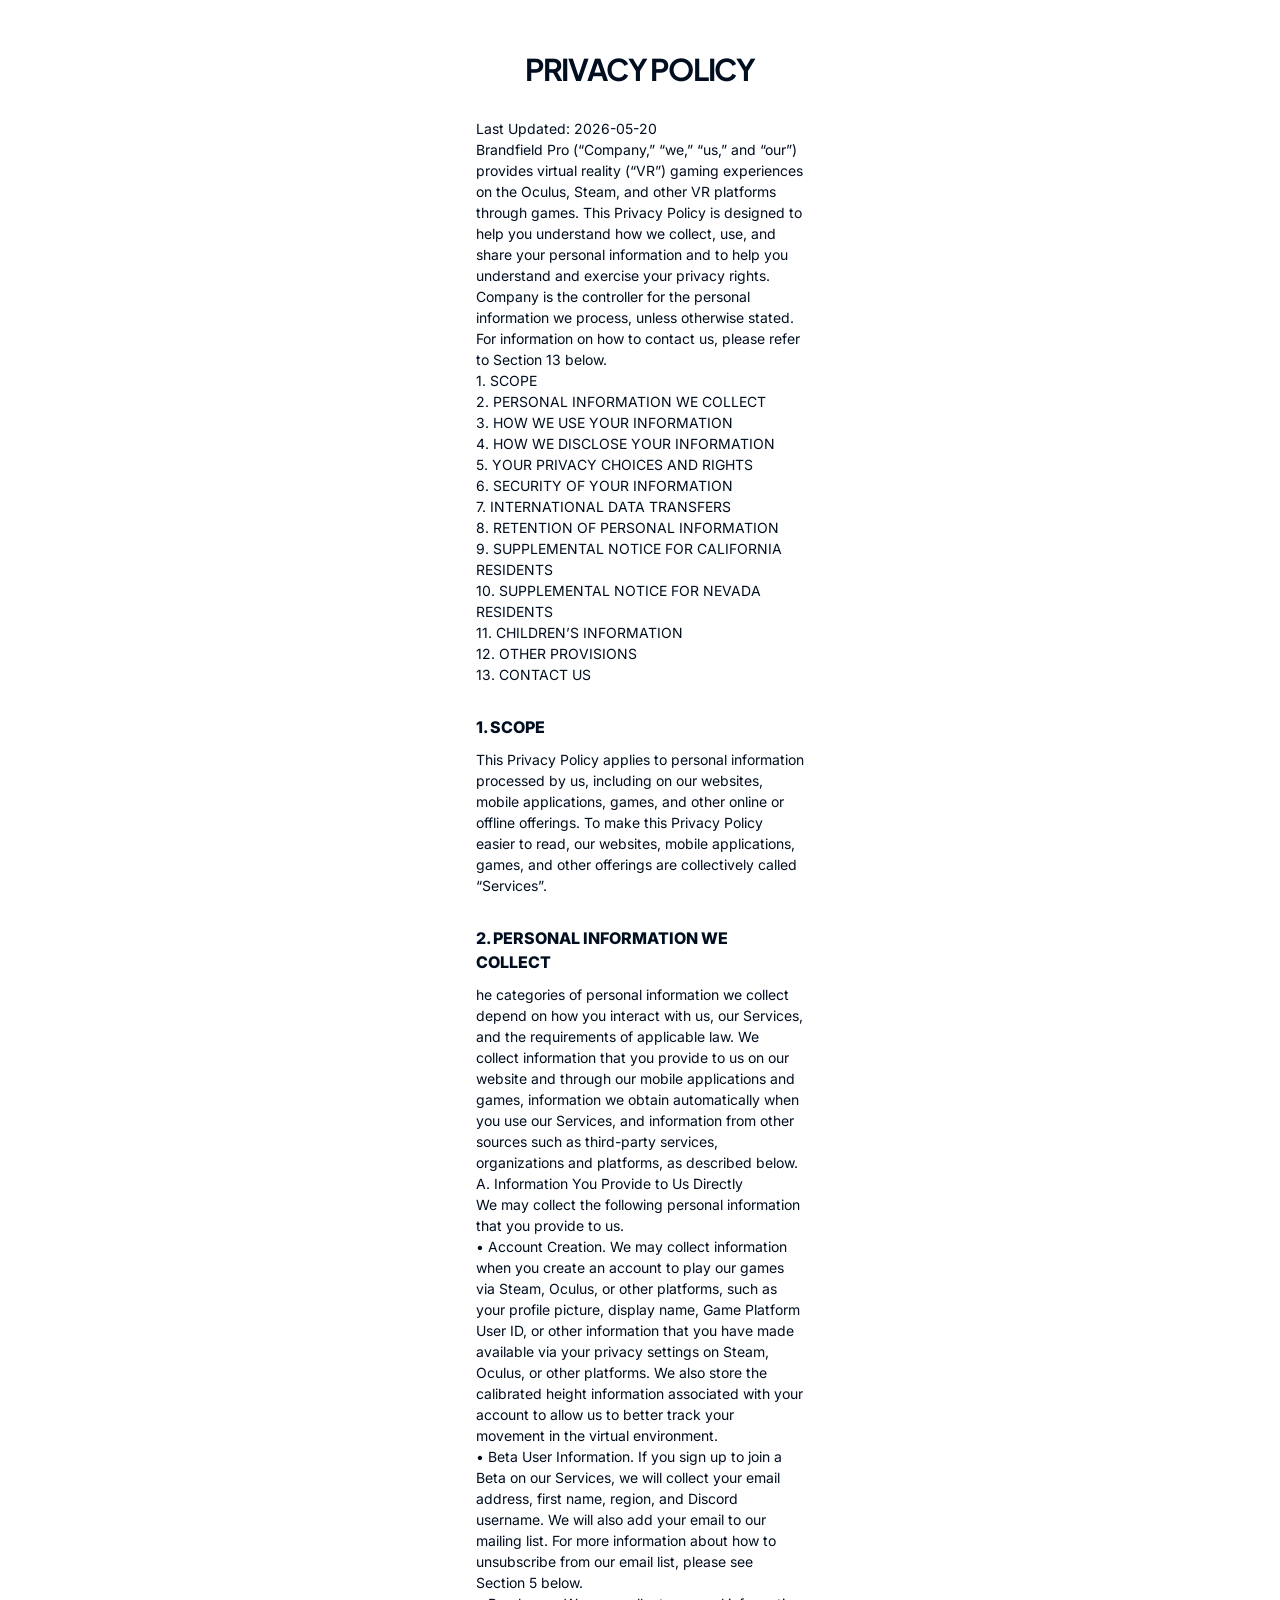
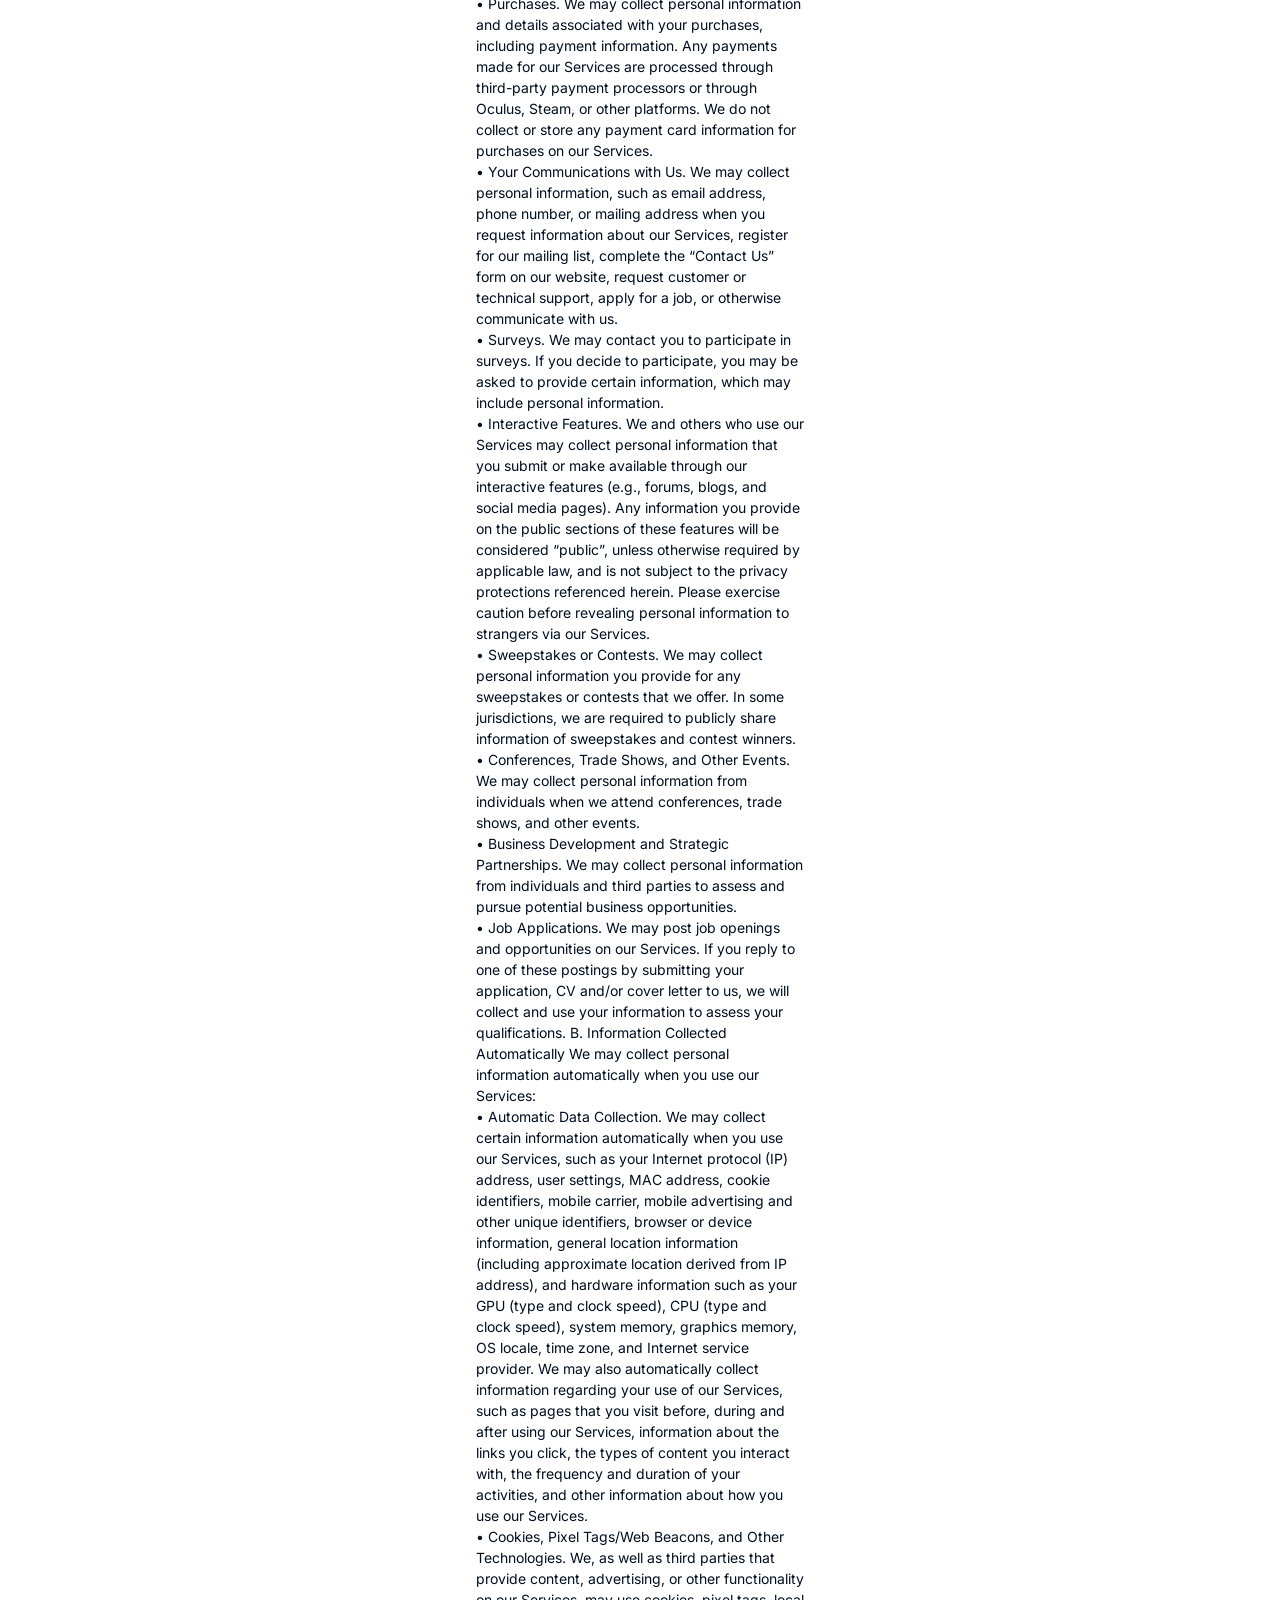
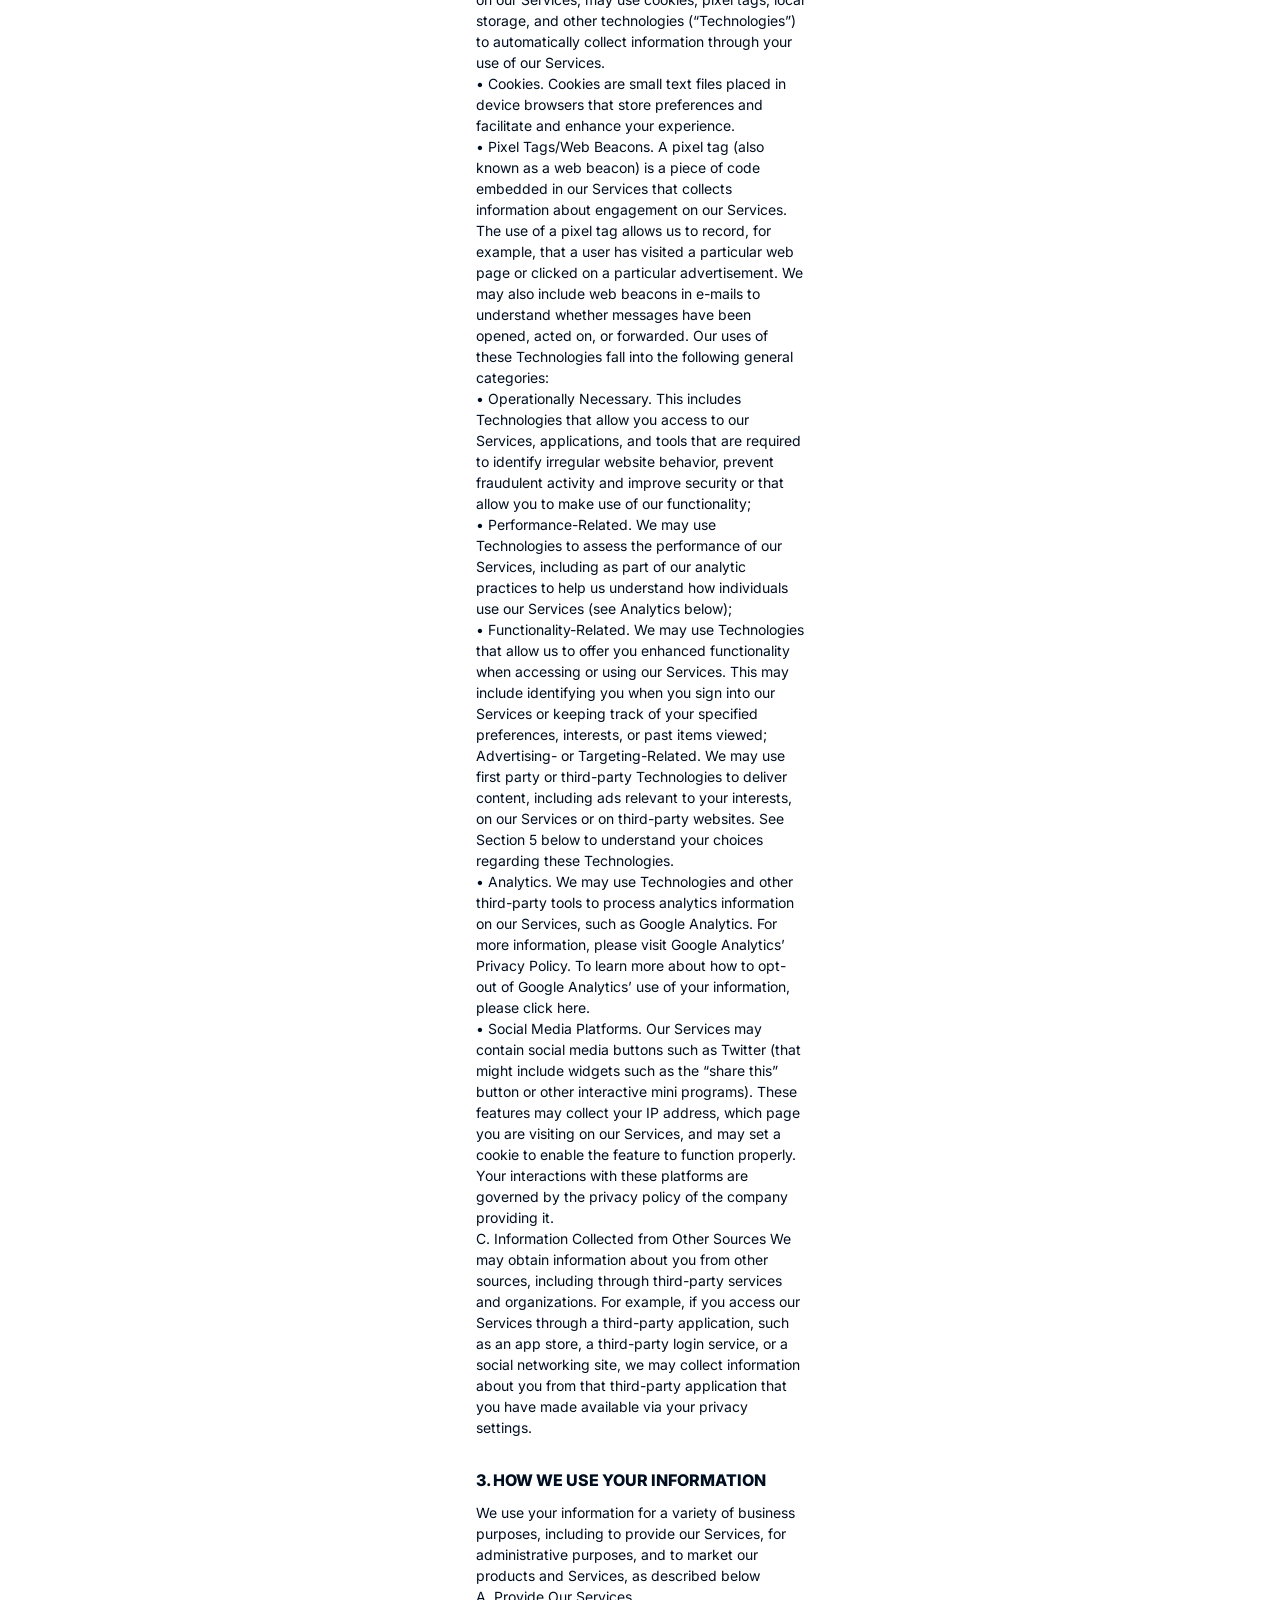
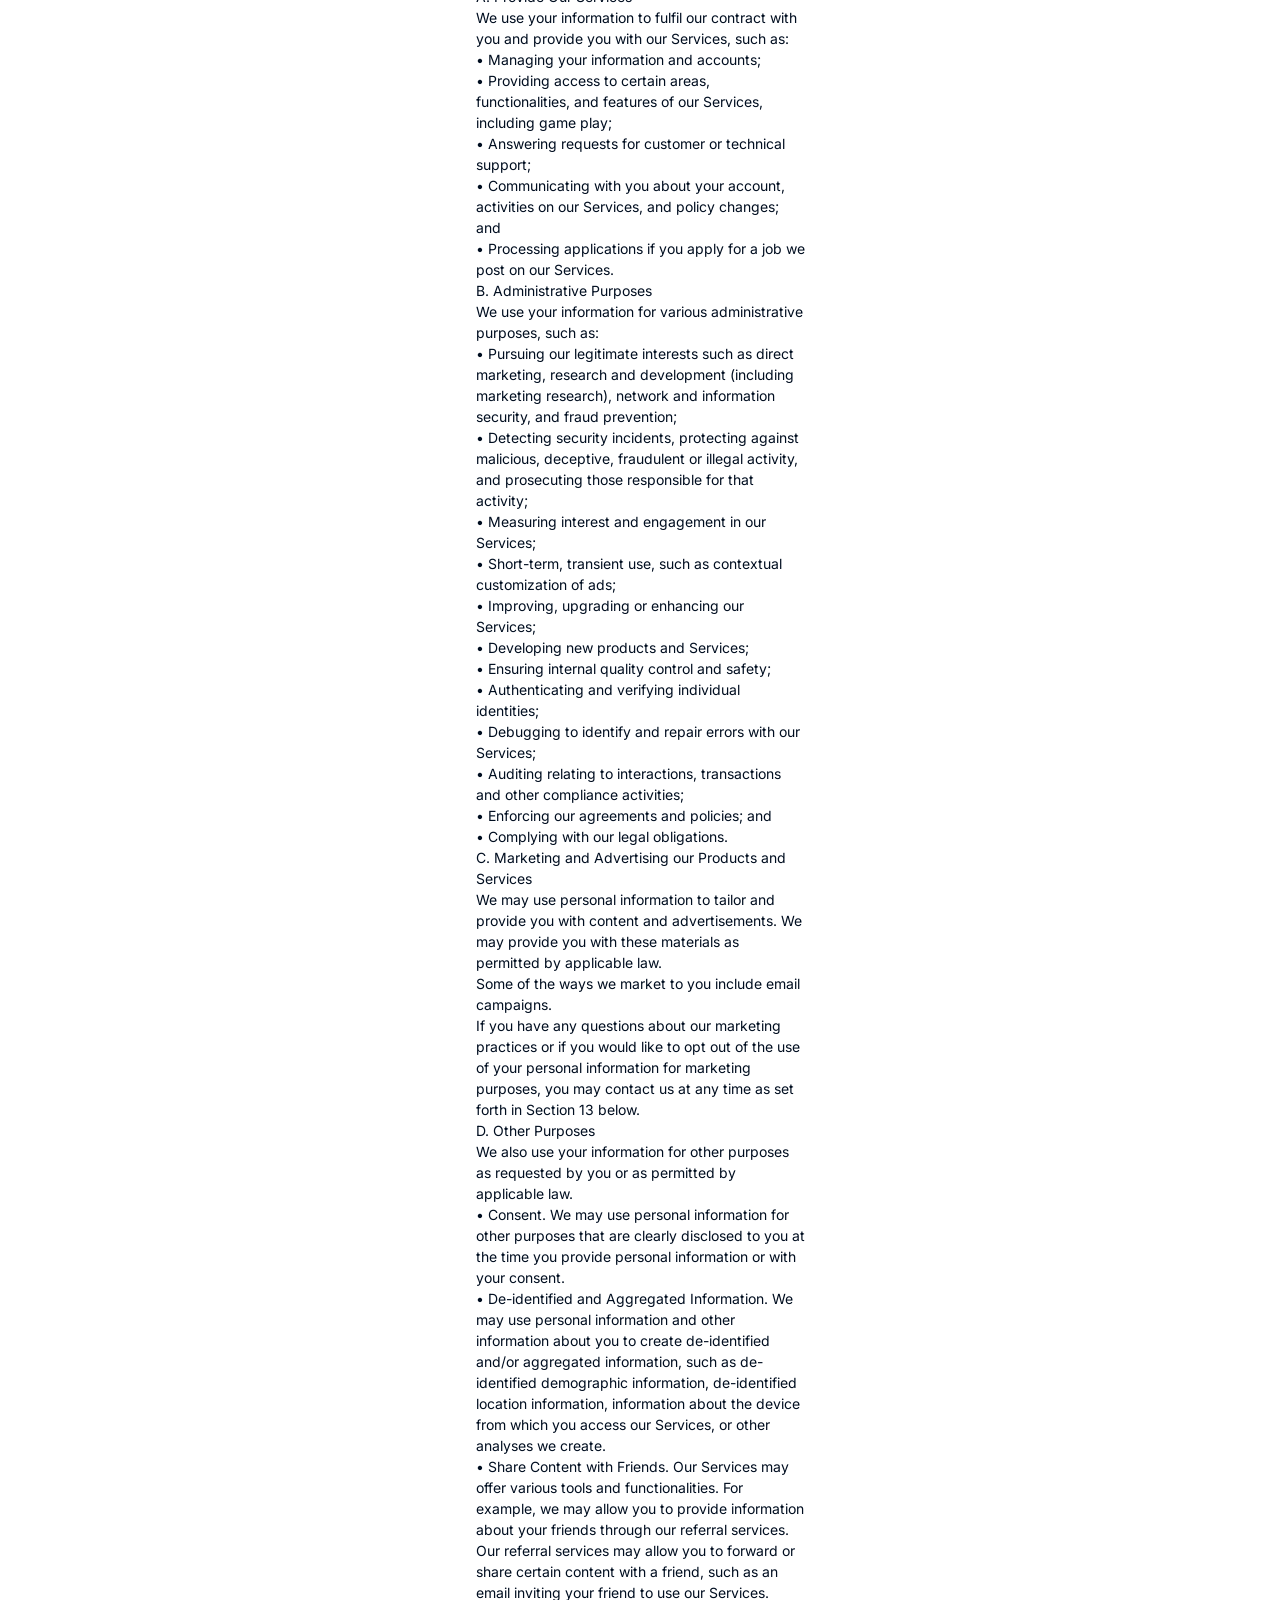
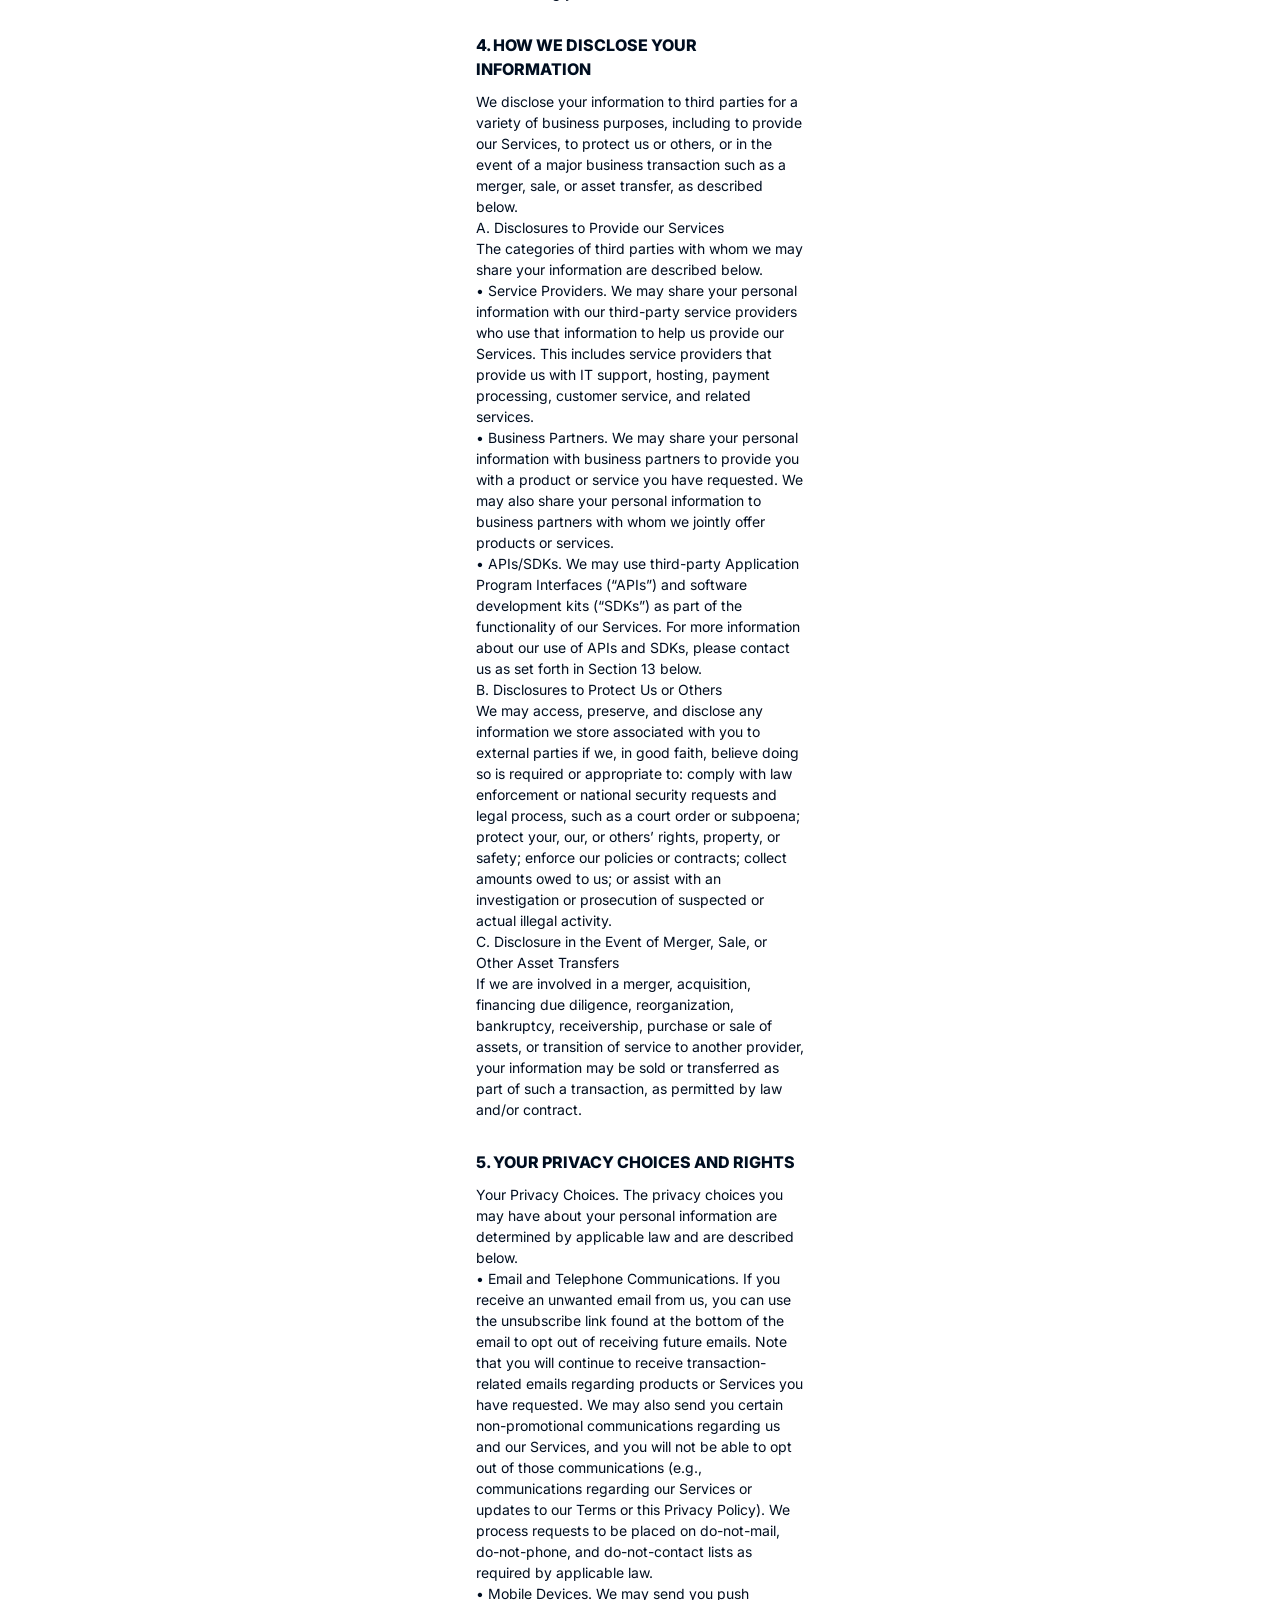
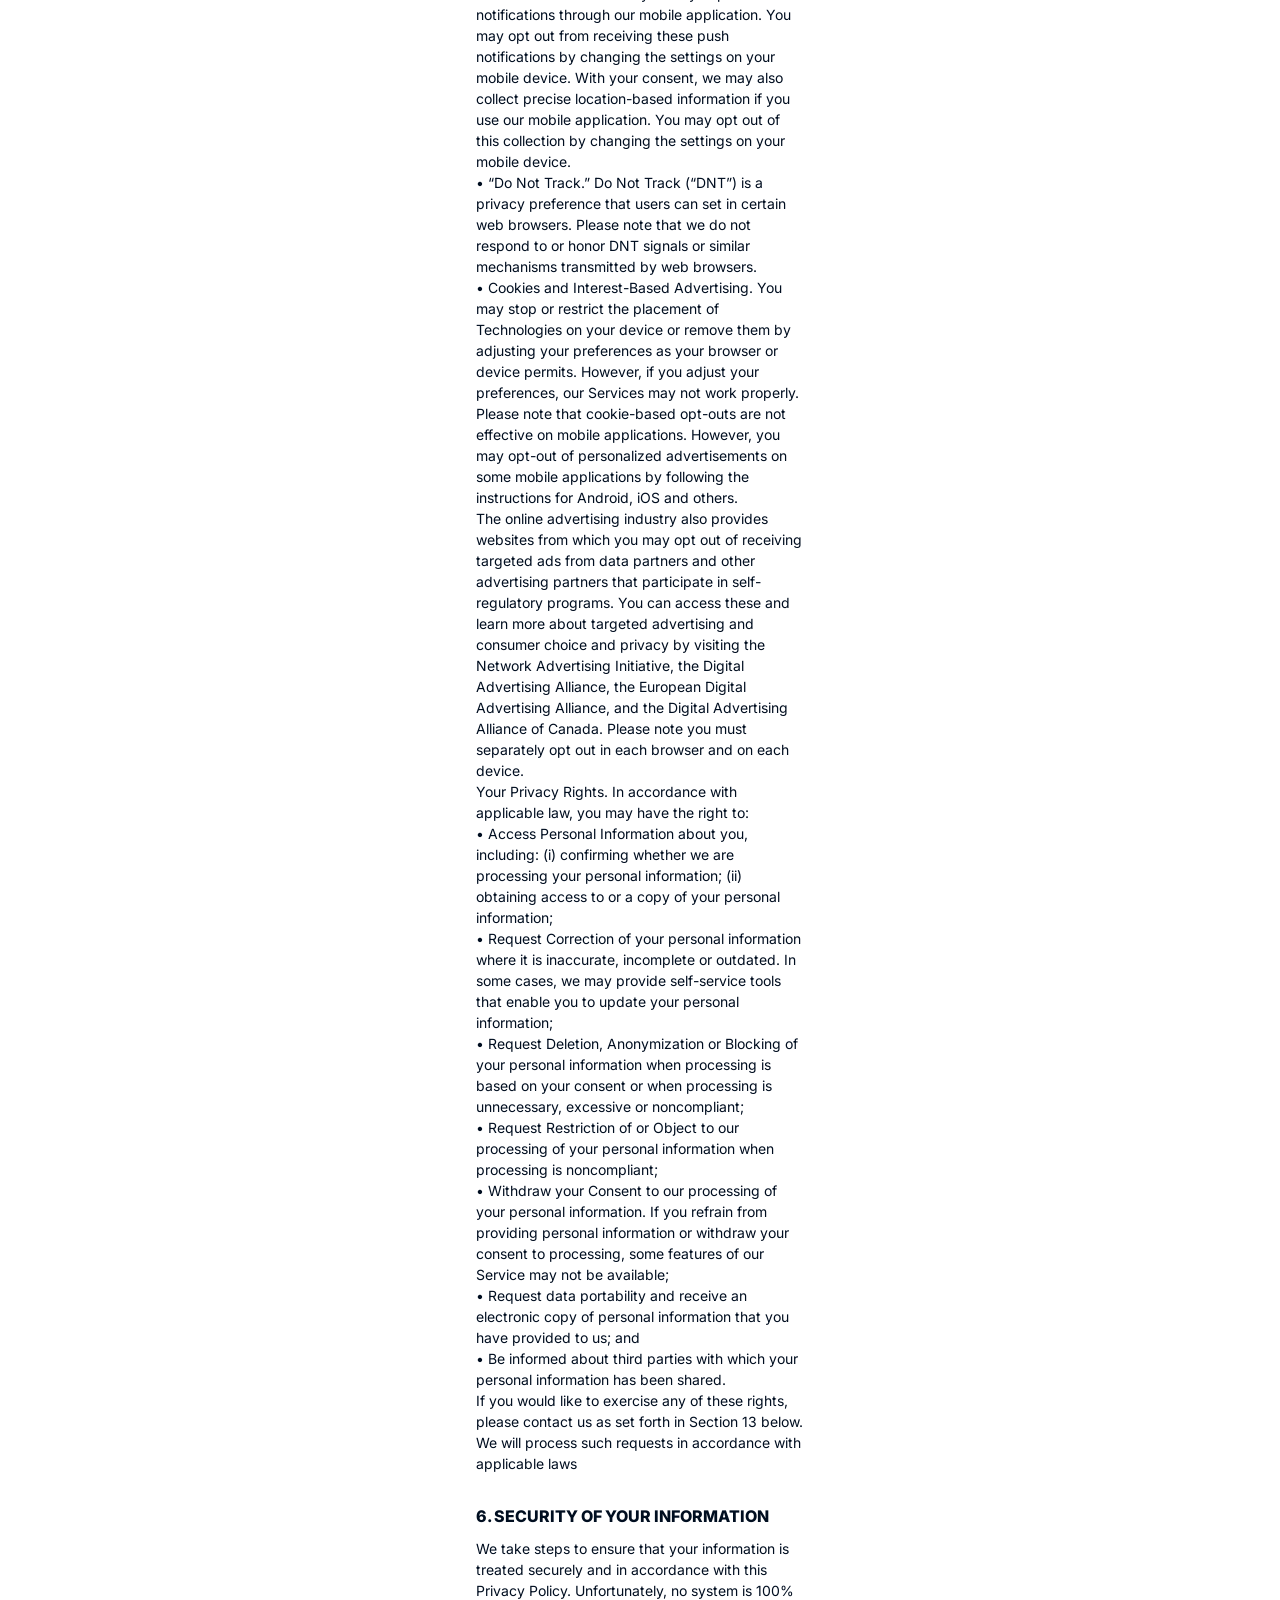
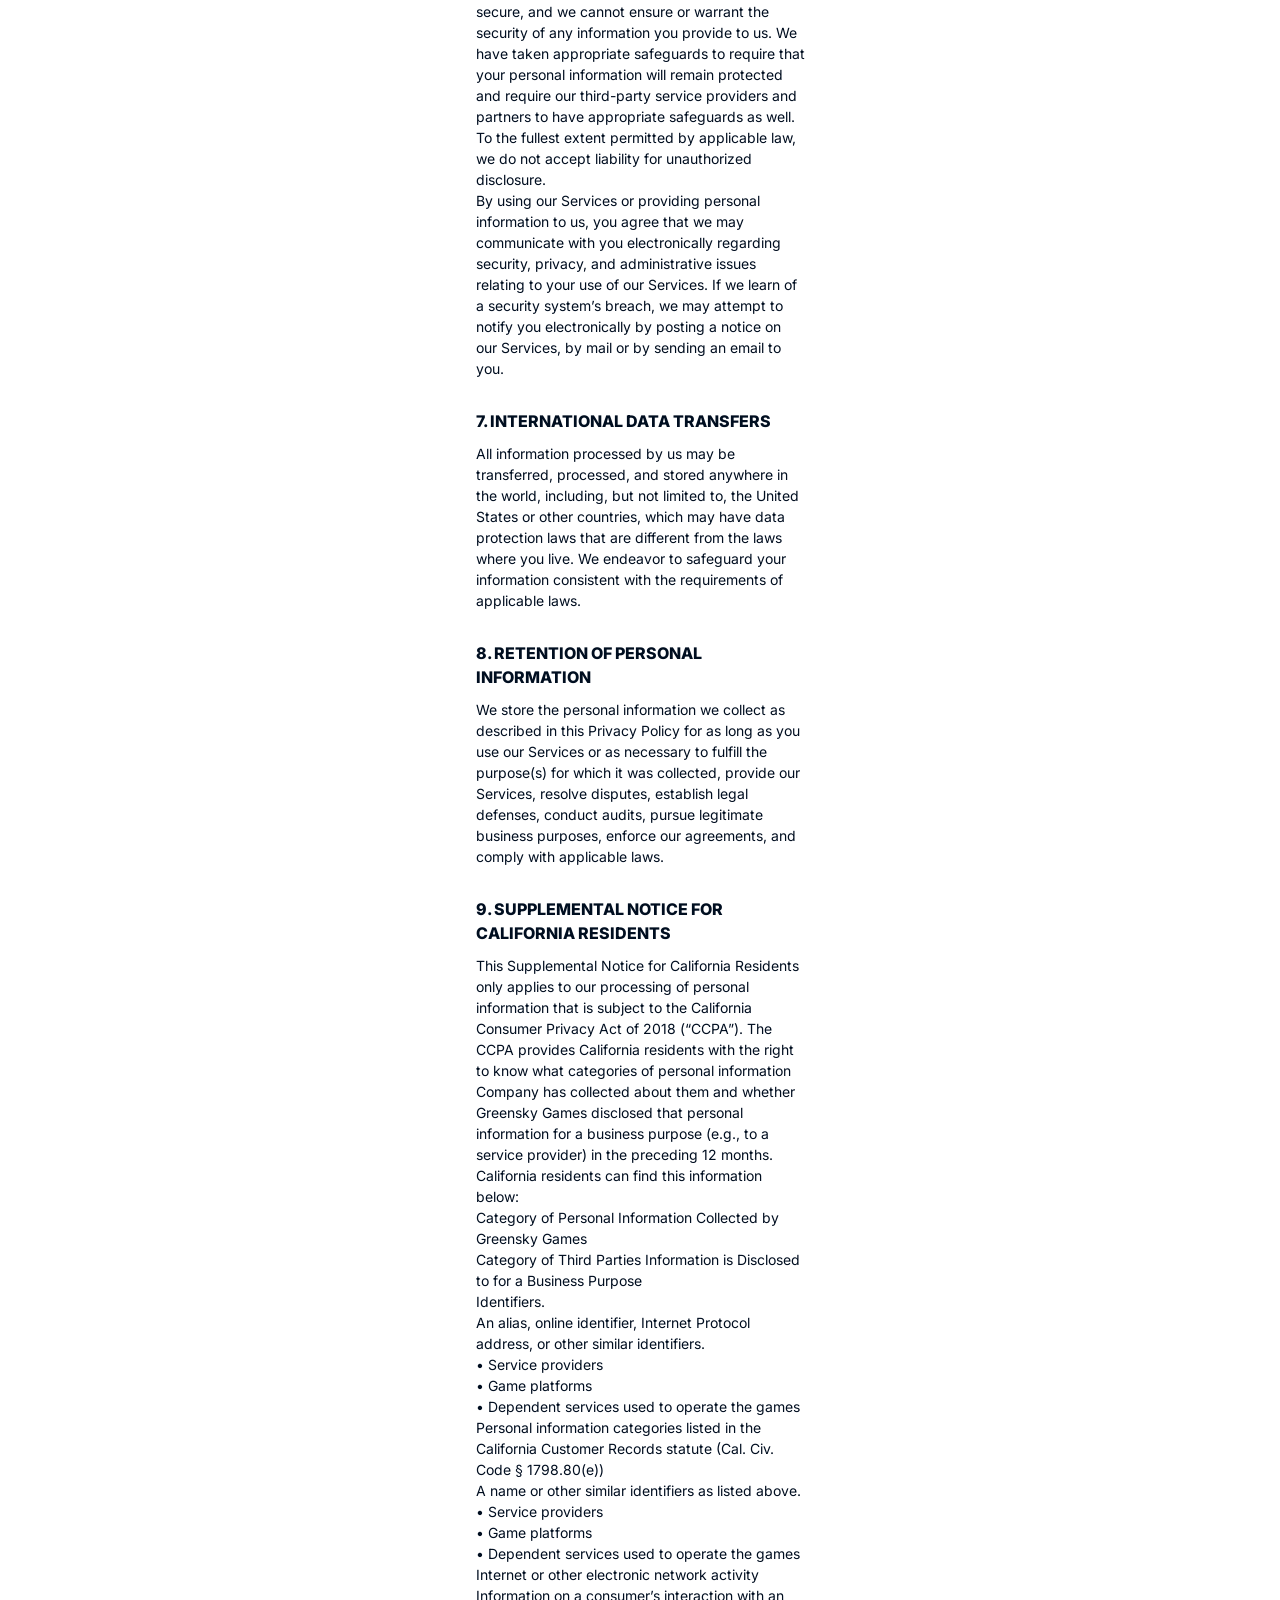
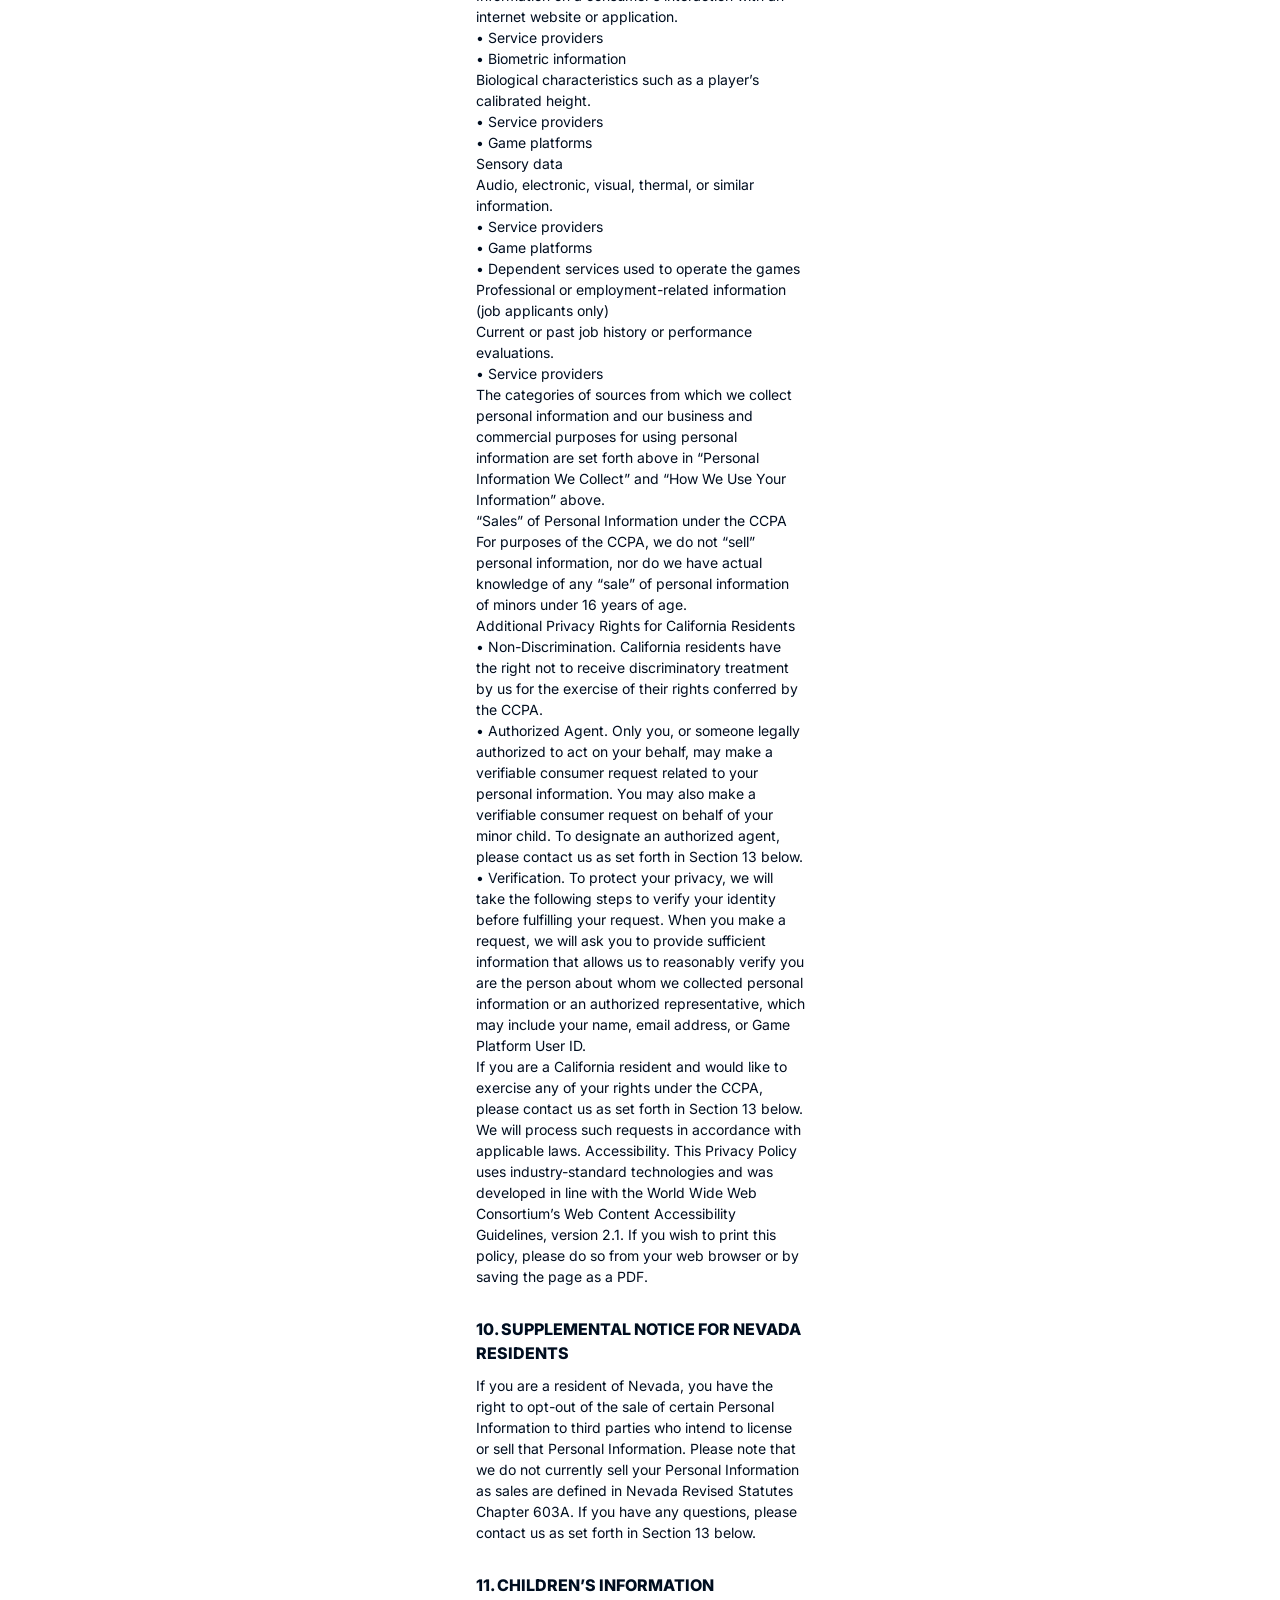
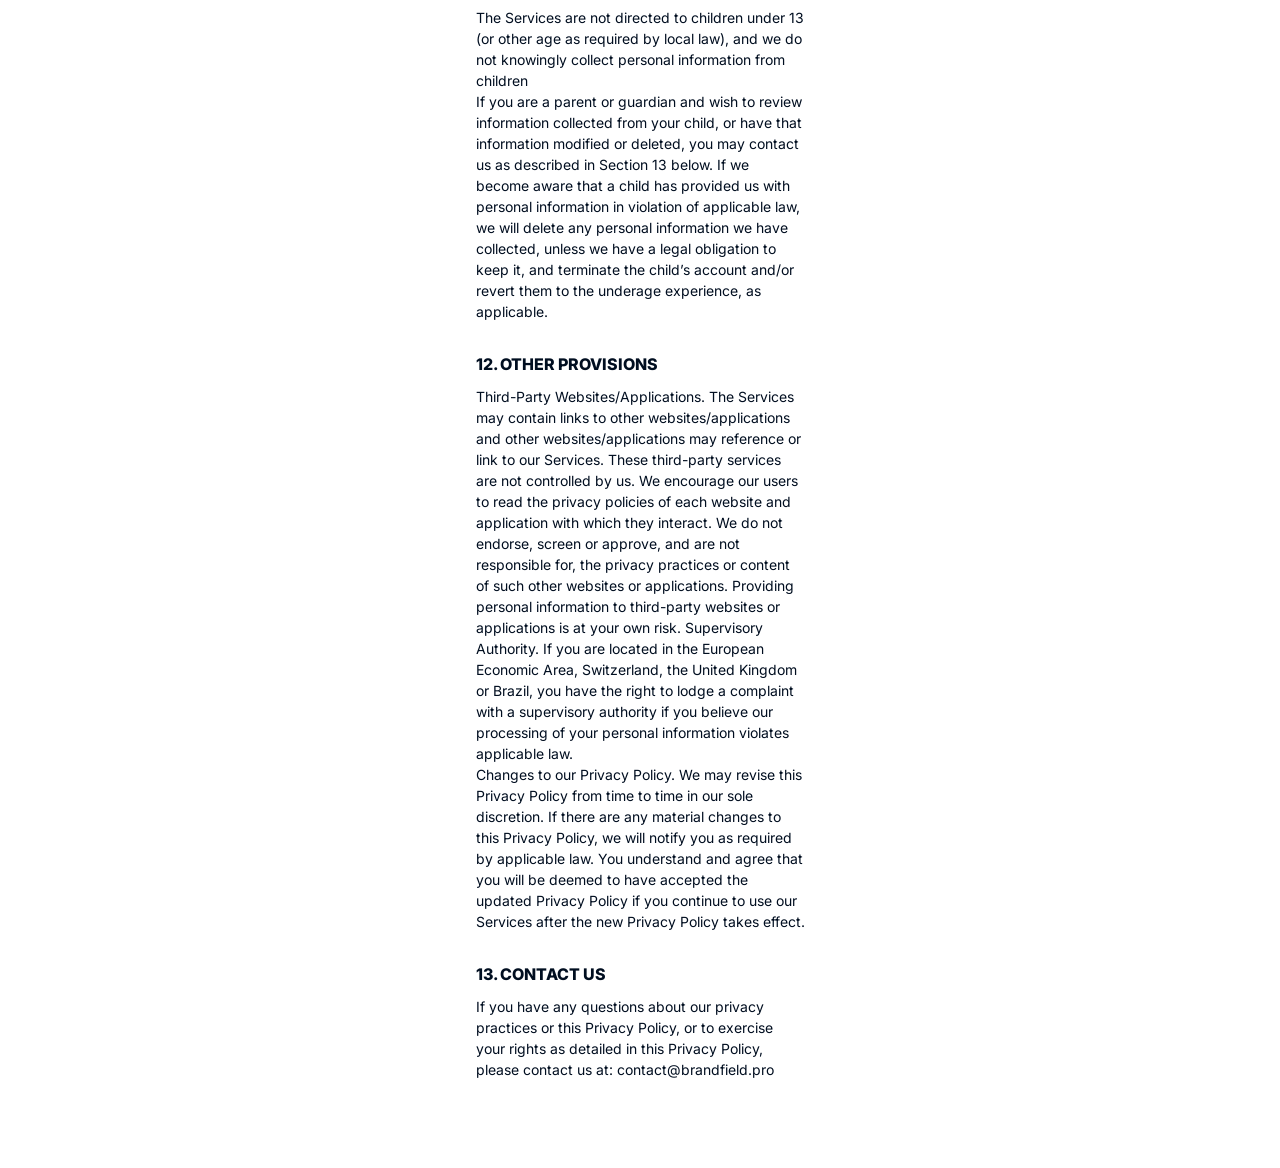
==== src/privacy-policy.html @ 90c670ea "Initial commit" ====
<!doctype html>
<html lang="en">
  <head>
    <meta charset="UTF-8" />
    <link rel="icon" type="image/svg+xml" href="/favicon.svg" />
    <meta name="viewport" content="width=device-width, initial-scale=1.0" />
    <title>Privacy Policy</title>

    <link rel="preconnect" href="https://fonts.googleapis.com" />
    <link rel="preconnect" href="https://fonts.gstatic.com" crossorigin />
    <link
      href="https://fonts.googleapis.com/css2?family=Inter:ital,opsz,wght@0,14..32,100..900;1,14..32,100..900&family=Plus+Jakarta+Sans:ital,wght@0,200..800;1,200..800&display=swap"
      rel="stylesheet"
    />

    <link rel="stylesheet" href="./css/styles.css" />
  </head>
  <body class="scpg">
    <main>
      <section class="scpg_policy-section">
        <div class="container scpg_policy-container">
          <a href="./" class="scpg_back-link">
            <svg
              class="scpg_back-icon"
              width="24"
              height="24"
              aria-hidden="true"
            >
              <use href="/sprite.svg#icon-close"></use>
            </svg>
          </a>

          <h1 class="scpg_main-title">Privacy Policy</h1>

          <div class="scpg_content-block">
            <p>
              Last Updated: 2026-05-20<br />
              Brandfield Pro (“Company,” “we,” “us,” and “our”) provides virtual
              reality (“VR”) gaming experiences on the Oculus, Steam, and other
              VR platforms through games. This Privacy Policy is designed to
              help you understand how we collect, use, and share your personal
              information and to help you understand and exercise your privacy
              rights. Company is the controller for the personal information we
              process, unless otherwise stated. For information on how to
              contact us, please refer to Section 13 below. <br />1. SCOPE
              <br />2. PERSONAL INFORMATION WE COLLECT <br />3. HOW WE USE YOUR
              INFORMATION <br />4. HOW WE DISCLOSE YOUR INFORMATION <br />5.
              YOUR PRIVACY CHOICES AND RIGHTS <br />6. SECURITY OF YOUR
              INFORMATION <br />7. INTERNATIONAL DATA TRANSFERS <br />8.
              RETENTION OF PERSONAL INFORMATION <br />9. SUPPLEMENTAL NOTICE FOR
              CALIFORNIA RESIDENTS <br />10. SUPPLEMENTAL NOTICE FOR NEVADA
              RESIDENTS <br />11. CHILDREN’S INFORMATION <br />12. OTHER
              PROVISIONS <br />13. CONTACT US
            </p>

            <h2 class="scpg_sub-title">1. SCOPE</h2>

            <p>
              This Privacy Policy applies to personal information processed by
              us, including on our websites, mobile applications, games, and
              other online or offline offerings. To make this Privacy Policy
              easier to read, our websites, mobile applications, games, and
              other offerings are collectively called “Services”.
            </p>

            <h2 class="scpg_sub-title">2. PERSONAL INFORMATION WE COLLECT</h2>
            <p>
              he categories of personal information we collect depend on how you
              interact with us, our Services, and the requirements of applicable
              law. We collect information that you provide to us on our website
              and through our mobile applications and games, information we
              obtain automatically when you use our Services, and information
              from other sources such as third-party services, organizations and
              platforms, as described below.
            </p>
            <p>A. Information You Provide to Us Directly</p>
            <p>
              We may collect the following personal information that you provide
              to us.
            </p>
            <ul>
              <li>
                • Account Creation. We may collect information when you create
                an account to play our games via Steam, Oculus, or other
                platforms, such as your profile picture, display name, Game
                Platform User ID, or other information that you have made
                available via your privacy settings on Steam, Oculus, or other
                platforms. We also store the calibrated height information
                associated with your account to allow us to better track your
                movement in the virtual environment.
              </li>
              <li>
                • Beta User Information. If you sign up to join a Beta on our
                Services, we will collect your email address, first name,
                region, and Discord username. We will also add your email to our
                mailing list. For more information about how to unsubscribe from
                our email list, please see Section 5 below.
              </li>
              <li>
                • Purchases. We may collect personal information and details
                associated with your purchases, including payment information.
                Any payments made for our Services are processed through
                third-party payment processors or through Oculus, Steam, or
                other platforms. We do not collect or store any payment card
                information for purchases on our Services.
              </li>
              <li>
                • Your Communications with Us. We may collect personal
                information, such as email address, phone number, or mailing
                address when you request information about our Services,
                register for our mailing list, complete the “Contact Us” form on
                our website, request customer or technical support, apply for a
                job, or otherwise communicate with us.
              </li>
              <li>
                • Surveys. We may contact you to participate in surveys. If you
                decide to participate, you may be asked to provide certain
                information, which may include personal information.
              </li>
              <li>
                • Interactive Features. We and others who use our Services may
                collect personal information that you submit or make available
                through our interactive features (e.g., forums, blogs, and
                social media pages). Any information you provide on the public
                sections of these features will be considered “public”, unless
                otherwise required by applicable law, and is not subject to the
                privacy protections referenced herein. Please exercise caution
                before revealing personal information to strangers via our
                Services.
              </li>
              <li>
                • Sweepstakes or Contests. We may collect personal information
                you provide for any sweepstakes or contests that we offer. In
                some jurisdictions, we are required to publicly share
                information of sweepstakes and contest winners.
              </li>
              <li>
                • Conferences, Trade Shows, and Other Events. We may collect
                personal information from individuals when we attend
                conferences, trade shows, and other events.
              </li>
              <li>
                • Business Development and Strategic Partnerships. We may
                collect personal information from individuals and third parties
                to assess and pursue potential business opportunities.
              </li>
              <li>
                • Job Applications. We may post job openings and opportunities
                on our Services. If you reply to one of these postings by
                submitting your application, CV and/or cover letter to us, we
                will collect and use your information to assess your
                qualifications. B. Information Collected Automatically We may
                collect personal information automatically when you use our
                Services:
              </li>
              <li>
                • Automatic Data Collection. We may collect certain information
                automatically when you use our Services, such as your Internet
                protocol (IP) address, user settings, MAC address, cookie
                identifiers, mobile carrier, mobile advertising and other unique
                identifiers, browser or device information, general location
                information (including approximate location derived from IP
                address), and hardware information such as your GPU (type and
                clock speed), CPU (type and clock speed), system memory,
                graphics memory, OS locale, time zone, and Internet service
                provider. We may also automatically collect information
                regarding your use of our Services, such as pages that you visit
                before, during and after using our Services, information about
                the links you click, the types of content you interact with, the
                frequency and duration of your activities, and other information
                about how you use our Services.
              </li>
              <li>
                • Cookies, Pixel Tags/Web Beacons, and Other Technologies. We,
                as well as third parties that provide content, advertising, or
                other functionality on our Services, may use cookies, pixel
                tags, local storage, and other technologies (“Technologies”) to
                automatically collect information through your use of our
                Services.
              </li>
              <li>
                • Cookies. Cookies are small text files placed in device
                browsers that store preferences and facilitate and enhance your
                experience.
              </li>
              <li>
                • Pixel Tags/Web Beacons. A pixel tag (also known as a web
                beacon) is a piece of code embedded in our Services that
                collects information about engagement on our Services. The use
                of a pixel tag allows us to record, for example, that a user has
                visited a particular web page or clicked on a particular
                advertisement. We may also include web beacons in e-mails to
                understand whether messages have been opened, acted on, or
                forwarded. Our uses of these Technologies fall into the
                following general categories:
              </li>
              <li>
                • Operationally Necessary. This includes Technologies that allow
                you access to our Services, applications, and tools that are
                required to identify irregular website behavior, prevent
                fraudulent activity and improve security or that allow you to
                make use of our functionality;
              </li>
              <li>
                • Performance-Related. We may use Technologies to assess the
                performance of our Services, including as part of our analytic
                practices to help us understand how individuals use our Services
                (see Analytics below);
              </li>
              <li>
                • Functionality-Related. We may use Technologies that allow us
                to offer you enhanced functionality when accessing or using our
                Services. This may include identifying you when you sign into
                our Services or keeping track of your specified preferences,
                interests, or past items viewed; Advertising- or
                Targeting-Related. We may use first party or third-party
                Technologies to deliver content, including ads relevant to your
                interests, on our Services or on third-party websites. See
                Section 5 below to understand your choices regarding these
                Technologies.
              </li>
              <li>
                • Analytics. We may use Technologies and other third-party tools
                to process analytics information on our Services, such as Google
                Analytics. For more information, please visit Google Analytics’
                Privacy Policy. To learn more about how to opt-out of Google
                Analytics’ use of your information, please click here.
              </li>
              <li>
                • Social Media Platforms. Our Services may contain social media
                buttons such as Twitter (that might include widgets such as the
                “share this” button or other interactive mini programs). These
                features may collect your IP address, which page you are
                visiting on our Services, and may set a cookie to enable the
                feature to function properly. Your interactions with these
                platforms are governed by the privacy policy of the company
                providing it.
              </li>
            </ul>
            <p>
              C. Information Collected from Other Sources We may obtain
              information about you from other sources, including through
              third-party services and organizations. For example, if you access
              our Services through a third-party application, such as an app
              store, a third-party login service, or a social networking site,
              we may collect information about you from that third-party
              application that you have made available via your privacy
              settings.
            </p>
            <h2 class="scpg_sub-title">3. HOW WE USE YOUR INFORMATION</h2>
            <p>
              We use your information for a variety of business purposes,
              including to provide our Services, for administrative purposes,
              and to market our products and Services, as described below
            </p>
            <p>A. Provide Our Services</p>
            <p>
              We use your information to fulfil our contract with you and
              provide you with our Services, such as:
            </p>
            <ul>
              <li>• Managing your information and accounts;</li>
              <li>
                • Providing access to certain areas, functionalities, and
                features of our Services, including game play;
              </li>
              <li>• Answering requests for customer or technical support;</li>
              <li>
                • Communicating with you about your account, activities on our
                Services, and policy changes; and
              </li>
              <li>
                • Processing applications if you apply for a job we post on our
                Services.
              </li>
            </ul>
            <p>B. Administrative Purposes</p>
            <p>
              We use your information for various administrative purposes, such
              as:
            </p>
            <ul>
              <li>
                • Pursuing our legitimate interests such as direct marketing,
                research and development (including marketing research), network
                and information security, and fraud prevention;
              </li>
              <li>
                • Detecting security incidents, protecting against malicious,
                deceptive, fraudulent or illegal activity, and prosecuting those
                responsible for that activity;
              </li>
              <li>• Measuring interest and engagement in our Services;</li>
              <li>
                • Short-term, transient use, such as contextual customization of
                ads;
              </li>
              <li>• Improving, upgrading or enhancing our Services;</li>
              <li>• Developing new products and Services;</li>
              <li>• Ensuring internal quality control and safety;</li>
              <li>• Authenticating and verifying individual identities;</li>
              <li>
                • Debugging to identify and repair errors with our Services;
              </li>
              <li>
                • Auditing relating to interactions, transactions and other
                compliance activities;
              </li>
              <li>• Enforcing our agreements and policies; and</li>
              <li>• Complying with our legal obligations.</li>
            </ul>
            <p>C. Marketing and Advertising our Products and Services</p>
            <p>
              We may use personal information to tailor and provide you with
              content and advertisements. We may provide you with these
              materials as permitted by applicable law.
            </p>
            <p>Some of the ways we market to you include email campaigns.</p>
            <p>
              If you have any questions about our marketing practices or if you
              would like to opt out of the use of your personal information for
              marketing purposes, you may contact us at any time as set forth in
              Section 13 below.
            </p>
            <p>D. Other Purposes</p>
            <p>
              We also use your information for other purposes as requested by
              you or as permitted by applicable law.
            </p>
            <ul>
              <li>
                • Consent. We may use personal information for other purposes
                that are clearly disclosed to you at the time you provide
                personal information or with your consent.
              </li>
              <li>
                • De-identified and Aggregated Information. We may use personal
                information and other information about you to create
                de-identified and/or aggregated information, such as
                de-identified demographic information, de-identified location
                information, information about the device from which you access
                our Services, or other analyses we create.
              </li>
              <li>
                • Share Content with Friends. Our Services may offer various
                tools and functionalities. For example, we may allow you to
                provide information about your friends through our referral
                services. Our referral services may allow you to forward or
                share certain content with a friend, such as an email inviting
                your friend to use our Services.
              </li>
            </ul>

            <h2 class="scpg_sub-title">4. HOW WE DISCLOSE YOUR INFORMATION</h2>
            <p>
              We disclose your information to third parties for a variety of
              business purposes, including to provide our Services, to protect
              us or others, or in the event of a major business transaction such
              as a merger, sale, or asset transfer, as described below.
            </p>
            <p>A. Disclosures to Provide our Services</p>
            <p>
              The categories of third parties with whom we may share your
              information are described below.
            </p>
            <ul>
              <li>
                • Service Providers. We may share your personal information with
                our third-party service providers who use that information to
                help us provide our Services. This includes service providers
                that provide us with IT support, hosting, payment processing,
                customer service, and related services.
              </li>
              <li>
                • Business Partners. We may share your personal information with
                business partners to provide you with a product or service you
                have requested. We may also share your personal information to
                business partners with whom we jointly offer products or
                services.
              </li>
              <li>
                • APIs/SDKs. We may use third-party Application Program
                Interfaces (“APIs”) and software development kits (“SDKs”) as
                part of the functionality of our Services. For more information
                about our use of APIs and SDKs, please contact us as set forth
                in Section 13 below.
              </li>
            </ul>
            <p>B. Disclosures to Protect Us or Others</p>
            <p>
              We may access, preserve, and disclose any information we store
              associated with you to external parties if we, in good faith,
              believe doing so is required or appropriate to: comply with law
              enforcement or national security requests and legal process, such
              as a court order or subpoena; protect your, our, or others’
              rights, property, or safety; enforce our policies or contracts;
              collect amounts owed to us; or assist with an investigation or
              prosecution of suspected or actual illegal activity.
            </p>
            <p>
              C. Disclosure in the Event of Merger, Sale, or Other Asset
              Transfers
            </p>
            <p>
              If we are involved in a merger, acquisition, financing due
              diligence, reorganization, bankruptcy, receivership, purchase or
              sale of assets, or transition of service to another provider, your
              information may be sold or transferred as part of such a
              transaction, as permitted by law and/or contract.
            </p>
            <h2 class="scpg_sub-title">5. YOUR PRIVACY CHOICES AND RIGHTS</h2>
            <p>
              Your Privacy Choices. The privacy choices you may have about your
              personal information are determined by applicable law and are
              described below.
            </p>
            <p>
              • Email and Telephone Communications. If you receive an unwanted
              email from us, you can use the unsubscribe link found at the
              bottom of the email to opt out of receiving future emails. Note
              that you will continue to receive transaction-related emails
              regarding products or Services you have requested. We may also
              send you certain non-promotional communications regarding us and
              our Services, and you will not be able to opt out of those
              communications (e.g., communications regarding our Services or
              updates to our Terms or this Privacy Policy). We process requests
              to be placed on do-not-mail, do-not-phone, and do-not-contact
              lists as required by applicable law.
            </p>
            <p>
              • Mobile Devices. We may send you push notifications through our
              mobile application. You may opt out from receiving these push
              notifications by changing the settings on your mobile device. With
              your consent, we may also collect precise location-based
              information if you use our mobile application. You may opt out of
              this collection by changing the settings on your mobile device.
            </p>
            <p>
              • “Do Not Track.” Do Not Track (“DNT”) is a privacy preference
              that users can set in certain web browsers. Please note that we do
              not respond to or honor DNT signals or similar mechanisms
              transmitted by web browsers.
            </p>
            <p>
              • Cookies and Interest-Based Advertising. You may stop or restrict
              the placement of Technologies on your device or remove them by
              adjusting your preferences as your browser or device permits.
              However, if you adjust your preferences, our Services may not work
              properly. Please note that cookie-based opt-outs are not effective
              on mobile applications. However, you may opt-out of personalized
              advertisements on some mobile applications by following the
              instructions for Android, iOS and others.
            </p>
            <p>
              The online advertising industry also provides websites from which
              you may opt out of receiving targeted ads from data partners and
              other advertising partners that participate in self-regulatory
              programs. You can access these and learn more about targeted
              advertising and consumer choice and privacy by visiting the
              Network Advertising Initiative, the Digital Advertising Alliance,
              the European Digital Advertising Alliance, and the Digital
              Advertising Alliance of Canada. Please note you must separately
              opt out in each browser and on each device.
            </p>
            <p>
              Your Privacy Rights. In accordance with applicable law, you may
              have the right to:
            </p>
            <ul>
              <li>
                • Access Personal Information about you, including: (i)
                confirming whether we are processing your personal information;
                (ii) obtaining access to or a copy of your personal information;
              </li>
              <li>
                • Request Correction of your personal information where it is
                inaccurate, incomplete or outdated. In some cases, we may
                provide self-service tools that enable you to update your
                personal information;
              </li>
              <li>
                • Request Deletion, Anonymization or Blocking of your personal
                information when processing is based on your consent or when
                processing is unnecessary, excessive or noncompliant;
              </li>
              <li>
                • Request Restriction of or Object to our processing of your
                personal information when processing is noncompliant;
              </li>
              <li>
                • Withdraw your Consent to our processing of your personal
                information. If you refrain from providing personal information
                or withdraw your consent to processing, some features of our
                Service may not be available;
              </li>
              <li>
                • Request data portability and receive an electronic copy of
                personal information that you have provided to us; and
              </li>
              <li>
                • Be informed about third parties with which your personal
                information has been shared.
              </li>
            </ul>
            <p>
              If you would like to exercise any of these rights, please contact
              us as set forth in Section 13 below. We will process such requests
              in accordance with applicable laws
            </p>
            <h2 class="scpg_sub-title">6. SECURITY OF YOUR INFORMATION</h2>
            <p>
              We take steps to ensure that your information is treated securely
              and in accordance with this Privacy Policy. Unfortunately, no
              system is 100% secure, and we cannot ensure or warrant the
              security of any information you provide to us. We have taken
              appropriate safeguards to require that your personal information
              will remain protected and require our third-party service
              providers and partners to have appropriate safeguards as well. To
              the fullest extent permitted by applicable law, we do not accept
              liability for unauthorized disclosure.
            </p>
            <p>
              By using our Services or providing personal information to us, you
              agree that we may communicate with you electronically regarding
              security, privacy, and administrative issues relating to your use
              of our Services. If we learn of a security system’s breach, we may
              attempt to notify you electronically by posting a notice on our
              Services, by mail or by sending an email to you.
            </p>
            <h2 class="scpg_sub-title">7. INTERNATIONAL DATA TRANSFERS</h2>
            <p>
              All information processed by us may be transferred, processed, and
              stored anywhere in the world, including, but not limited to, the
              United States or other countries, which may have data protection
              laws that are different from the laws where you live. We endeavor
              to safeguard your information consistent with the requirements of
              applicable laws.
            </p>
            <h2 class="scpg_sub-title">8. RETENTION OF PERSONAL INFORMATION</h2>
            <p>
              We store the personal information we collect as described in this
              Privacy Policy for as long as you use our Services or as necessary
              to fulfill the purpose(s) for which it was collected, provide our
              Services, resolve disputes, establish legal defenses, conduct
              audits, pursue legitimate business purposes, enforce our
              agreements, and comply with applicable laws.
            </p>
            <h2 class="scpg_sub-title">
              9. SUPPLEMENTAL NOTICE FOR CALIFORNIA RESIDENTS
            </h2>
            <p>
              This Supplemental Notice for California Residents only applies to
              our processing of personal information that is subject to the
              California Consumer Privacy Act of 2018 (“CCPA”). The CCPA
              provides California residents with the right to know what
              categories of personal information Company has collected about
              them and whether Greensky Games disclosed that personal
              information for a business purpose (e.g., to a service provider)
              in the preceding 12 months. California residents can find this
              information below:
            </p>
            <p>Category of Personal Information Collected by Greensky Games</p>
            <p>
              Category of Third Parties Information is Disclosed to for a
              Business Purpose
            </p>
            <p>Identifiers.</p>
            <p>
              An alias, online identifier, Internet Protocol address, or other
              similar identifiers.
            </p>
            <ul>
              <li>• Service providers</li>
              <li>• Game platforms</li>
              <li>• Dependent services used to operate the games</li>
            </ul>
            <p>
              Personal information categories listed in the California Customer
              Records statute (Cal. Civ. Code § 1798.80(e))
            </p>
            <p>A name or other similar identifiers as listed above.</p>
            <ul>
              <li>• Service providers</li>
              <li>• Game platforms</li>
              <li>• Dependent services used to operate the games</li>
            </ul>
            <p>Internet or other electronic network activity</p>
            <p>
              Information on a consumer’s interaction with an internet website
              or application.
            </p>
            <p>• Service providers</p>
            <p>• Biometric information</p>
            <p>
              Biological characteristics such as a player’s calibrated height.
            </p>
            <ul>
              <li>• Service providers</li>
              <li>• Game platforms</li>
            </ul>
            <p>Sensory data</p>
            <p>Audio, electronic, visual, thermal, or similar information.</p>
            <ul>
              <li>• Service providers</li>
              <li>• Game platforms</li>
              <li>• Dependent services used to operate the games</li>
            </ul>
            <p>
              Professional or employment-related information (job applicants
              only)
            </p>

            <p>Current or past job history or performance evaluations.</p>
            <ul>
              <li>• Service providers</li>
            </ul>
            <p>
              The categories of sources from which we collect personal
              information and our business and commercial purposes for using
              personal information are set forth above in “Personal Information
              We Collect” and “How We Use Your Information” above.
            </p>
            <p>“Sales” of Personal Information under the CCPA</p>
            <p>
              For purposes of the CCPA, we do not “sell” personal information,
              nor do we have actual knowledge of any “sale” of personal
              information of minors under 16 years of age.
            </p>
            <p>Additional Privacy Rights for California Residents</p>
            <ul>
              <li>
                • Non-Discrimination. California residents have the right not to
                receive discriminatory treatment by us for the exercise of their
                rights conferred by the CCPA.
              </li>
              <li>
                • Authorized Agent. Only you, or someone legally authorized to
                act on your behalf, may make a verifiable consumer request
                related to your personal information. You may also make a
                verifiable consumer request on behalf of your minor child. To
                designate an authorized agent, please contact us as set forth in
                Section 13 below.
              </li>
              <li>
                • Verification. To protect your privacy, we will take the
                following steps to verify your identity before fulfilling your
                request. When you make a request, we will ask you to provide
                sufficient information that allows us to reasonably verify you
                are the person about whom we collected personal information or
                an authorized representative, which may include your name, email
                address, or Game Platform User ID.
              </li>
            </ul>
            <p>
              If you are a California resident and would like to exercise any of
              your rights under the CCPA, please contact us as set forth in
              Section 13 below. We will process such requests in accordance with
              applicable laws. Accessibility. This Privacy Policy uses
              industry-standard technologies and was developed in line with the
              World Wide Web Consortium’s Web Content Accessibility Guidelines,
              version 2.1. If you wish to print this policy, please do so from
              your web browser or by saving the page as a PDF.
            </p>

            <h2 class="scpg_sub-title">
              10. SUPPLEMENTAL NOTICE FOR NEVADA RESIDENTS
            </h2>
            <p>
              If you are a resident of Nevada, you have the right to opt-out of
              the sale of certain Personal Information to third parties who
              intend to license or sell that Personal Information. Please note
              that we do not currently sell your Personal Information as sales
              are defined in Nevada Revised Statutes Chapter 603A. If you have
              any questions, please contact us as set forth in Section 13 below.
            </p>
            <h2 class="scpg_sub-title">11. CHILDREN’S INFORMATION</h2>
            <p>
              The Services are not directed to children under 13 (or other age
              as required by local law), and we do not knowingly collect
              personal information from children
            </p>
            <p>
              If you are a parent or guardian and wish to review information
              collected from your child, or have that information modified or
              deleted, you may contact us as described in Section 13 below. If
              we become aware that a child has provided us with personal
              information in violation of applicable law, we will delete any
              personal information we have collected, unless we have a legal
              obligation to keep it, and terminate the child’s account and/or
              revert them to the underage experience, as applicable.
            </p>
            <h2 class="scpg_sub-title">12. OTHER PROVISIONS</h2>
            <p>
              Third-Party Websites/Applications. The Services may contain links
              to other websites/applications and other websites/applications may
              reference or link to our Services. These third-party services are
              not controlled by us. We encourage our users to read the privacy
              policies of each website and application with which they interact.
              We do not endorse, screen or approve, and are not responsible for,
              the privacy practices or content of such other websites or
              applications. Providing personal information to third-party
              websites or applications is at your own risk. Supervisory
              Authority. If you are located in the European Economic Area,
              Switzerland, the United Kingdom or Brazil, you have the right to
              lodge a complaint with a supervisory authority if you believe our
              processing of your personal information violates applicable law.
            </p>
            <p>
              Changes to our Privacy Policy. We may revise this Privacy Policy
              from time to time in our sole discretion. If there are any
              material changes to this Privacy Policy, we will notify you as
              required by applicable law. You understand and agree that you will
              be deemed to have accepted the updated Privacy Policy if you
              continue to use our Services after the new Privacy Policy takes
              effect.
            </p>
            <h2 class="scpg_sub-title">13. CONTACT US</h2>
            <p>
              If you have any questions about our privacy practices or this
              Privacy Policy, or to exercise your rights as detailed in this
              Privacy Policy, please contact us at: contact@brandfield.pro
            </p>
          </div>
        </div>
      </section>
    </main>
    <load src="./partials/footer.html" />
  </body>
</html>
---- src/css/styles.css ----
/* Common styles */
@import url('./reset.css');
@import url('./base.css');
@import url('./container.css');
@import url('./swiper-bundle.min.css');


/* Sections style */
@import url('./styles-section/header.css');
@import url('./styles-section/hero.css');
@import url('./styles-section/how-it-works.css');
@import url('./styles-section/features.css');
@import url('./styles-section/reviews.css');
@import url('./styles-section/contacts.css');
@import url('./styles-section/footer.css');
@import url('./styles-section/mobile-menu.css');

/* Secondary Page style */
@import url('./secondary-pages.css');
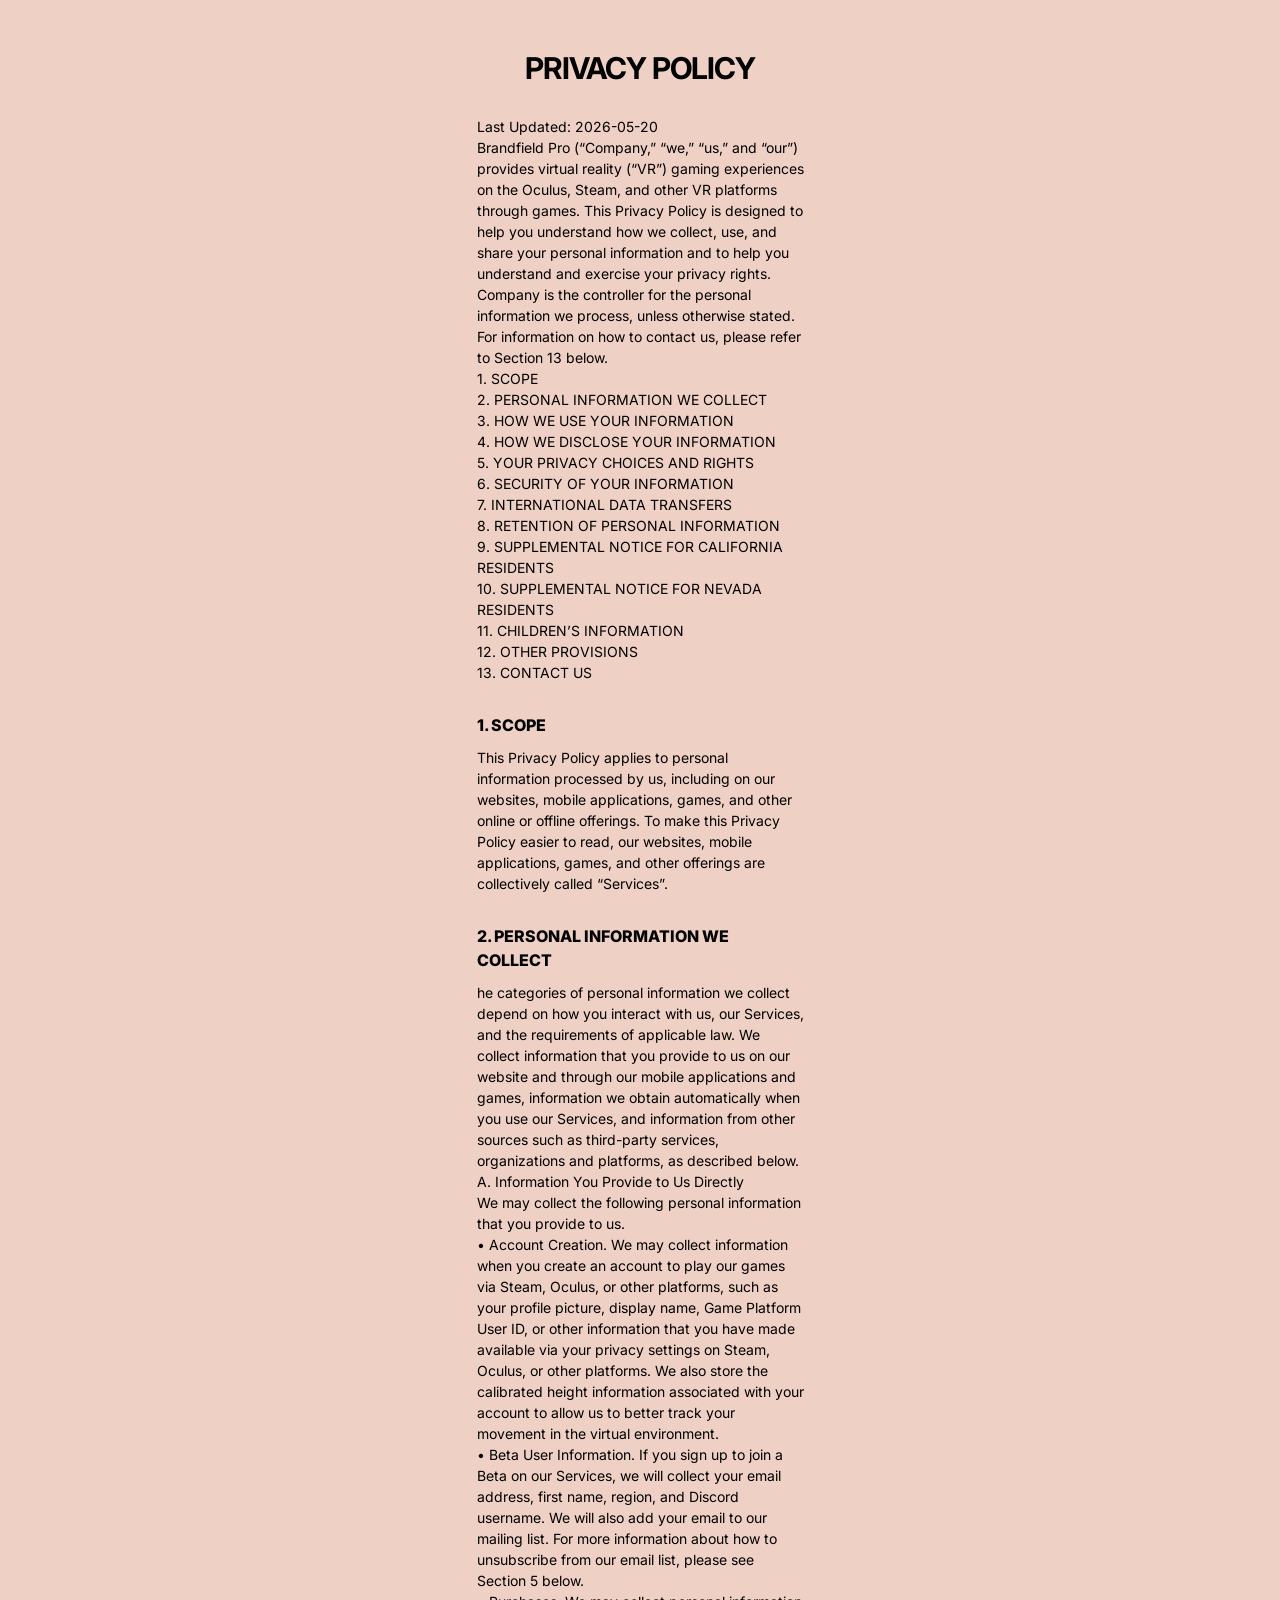
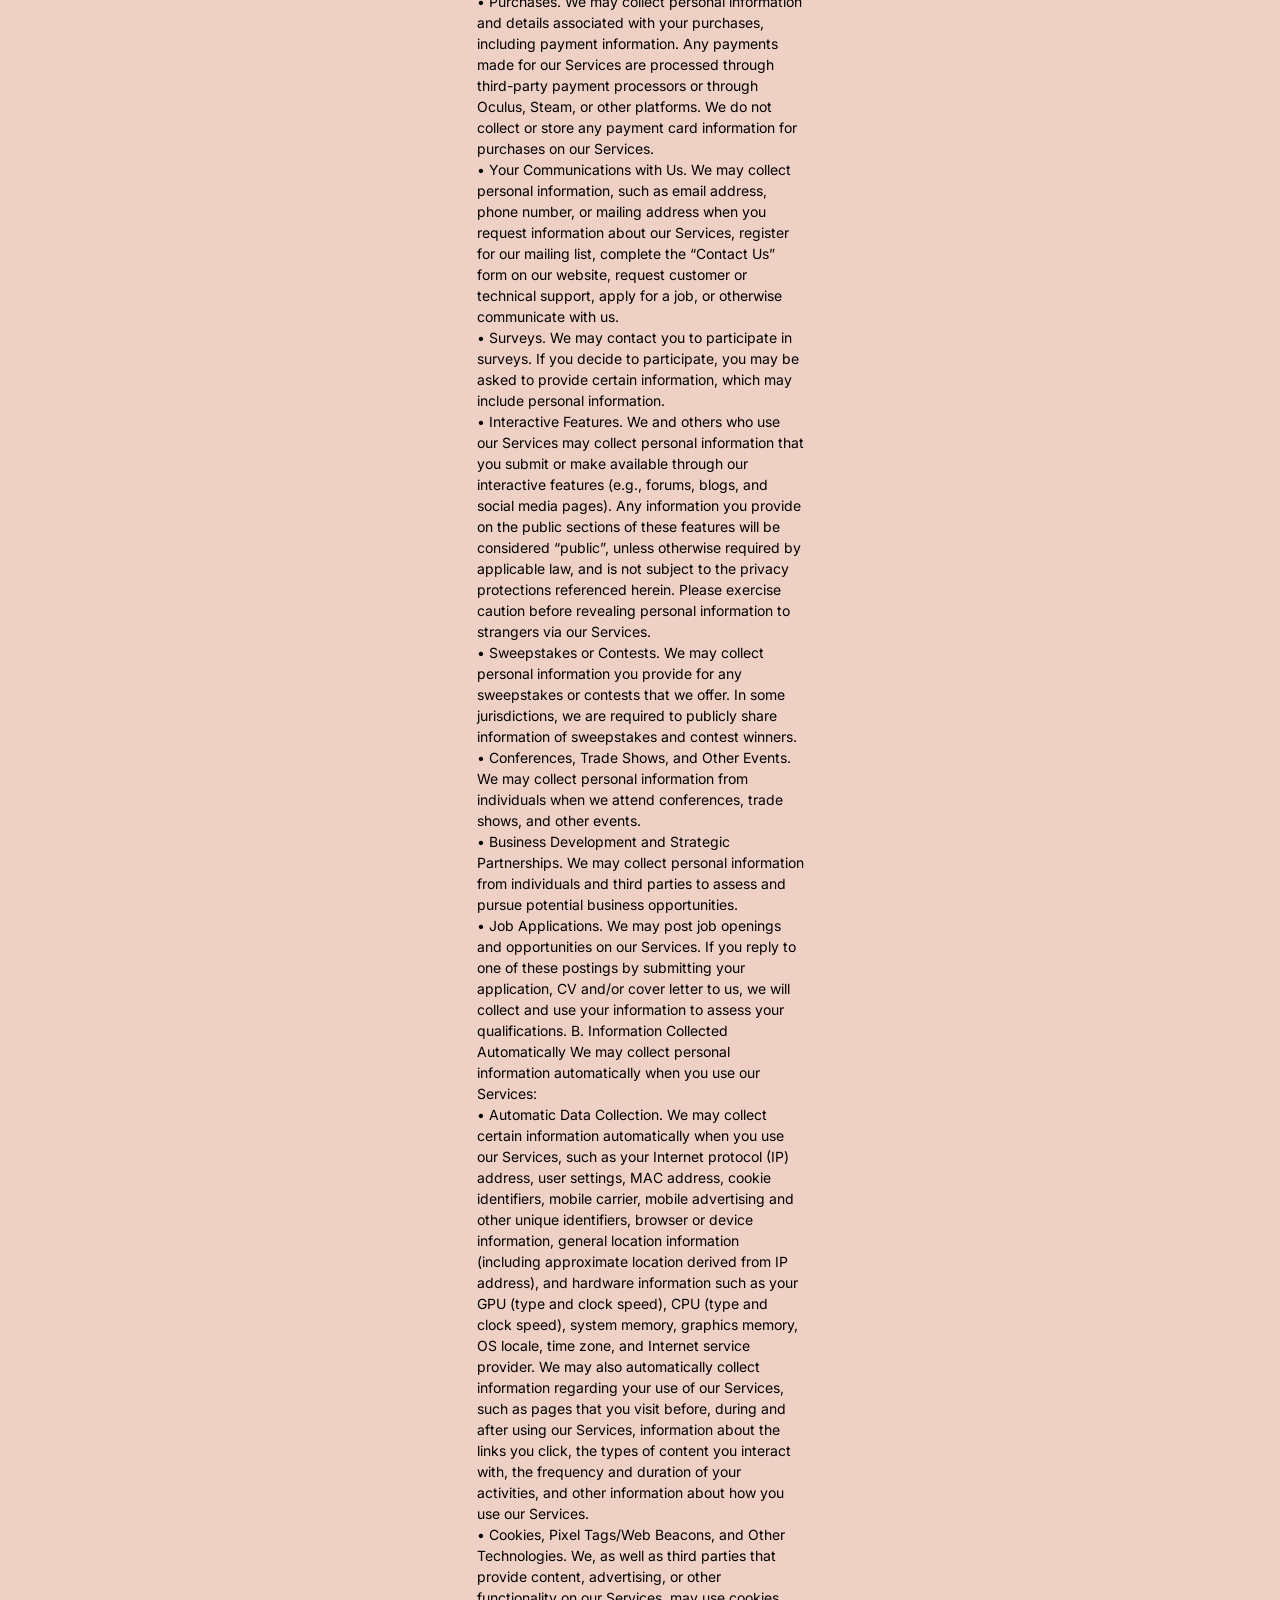
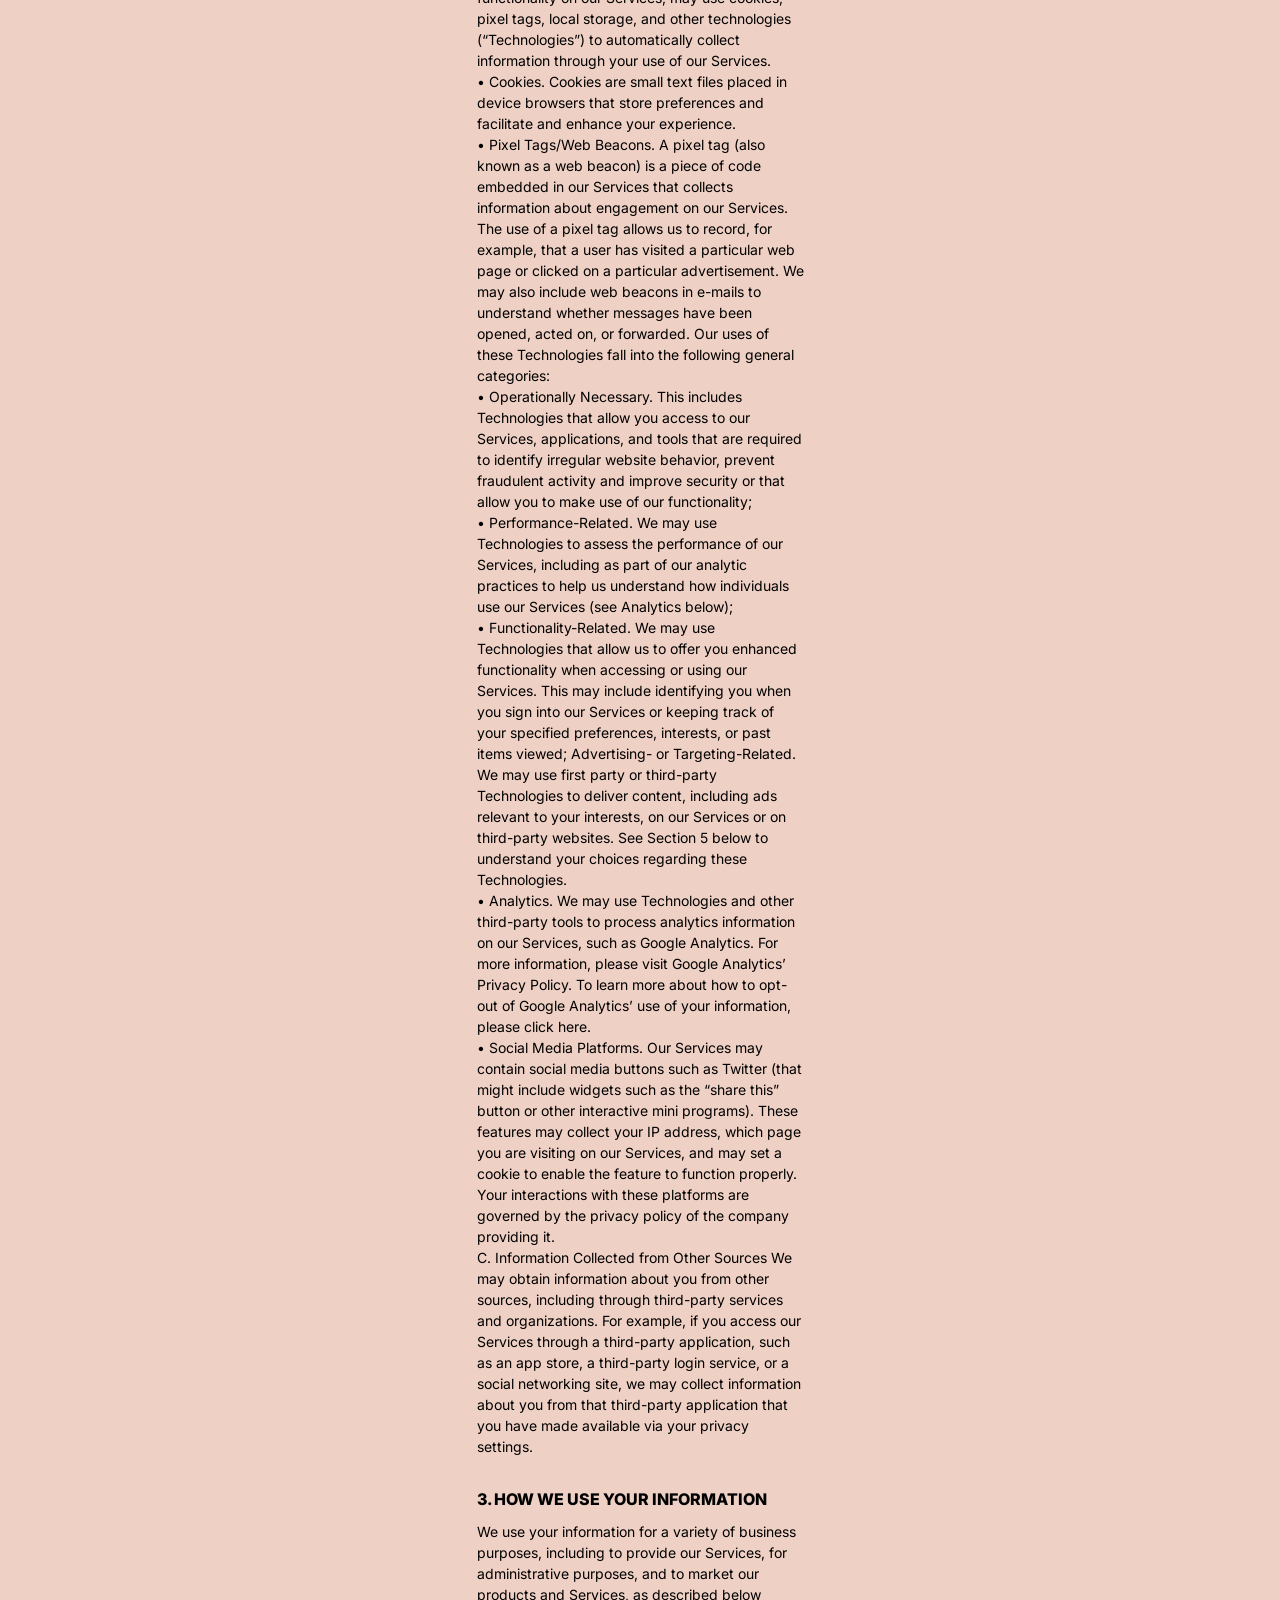
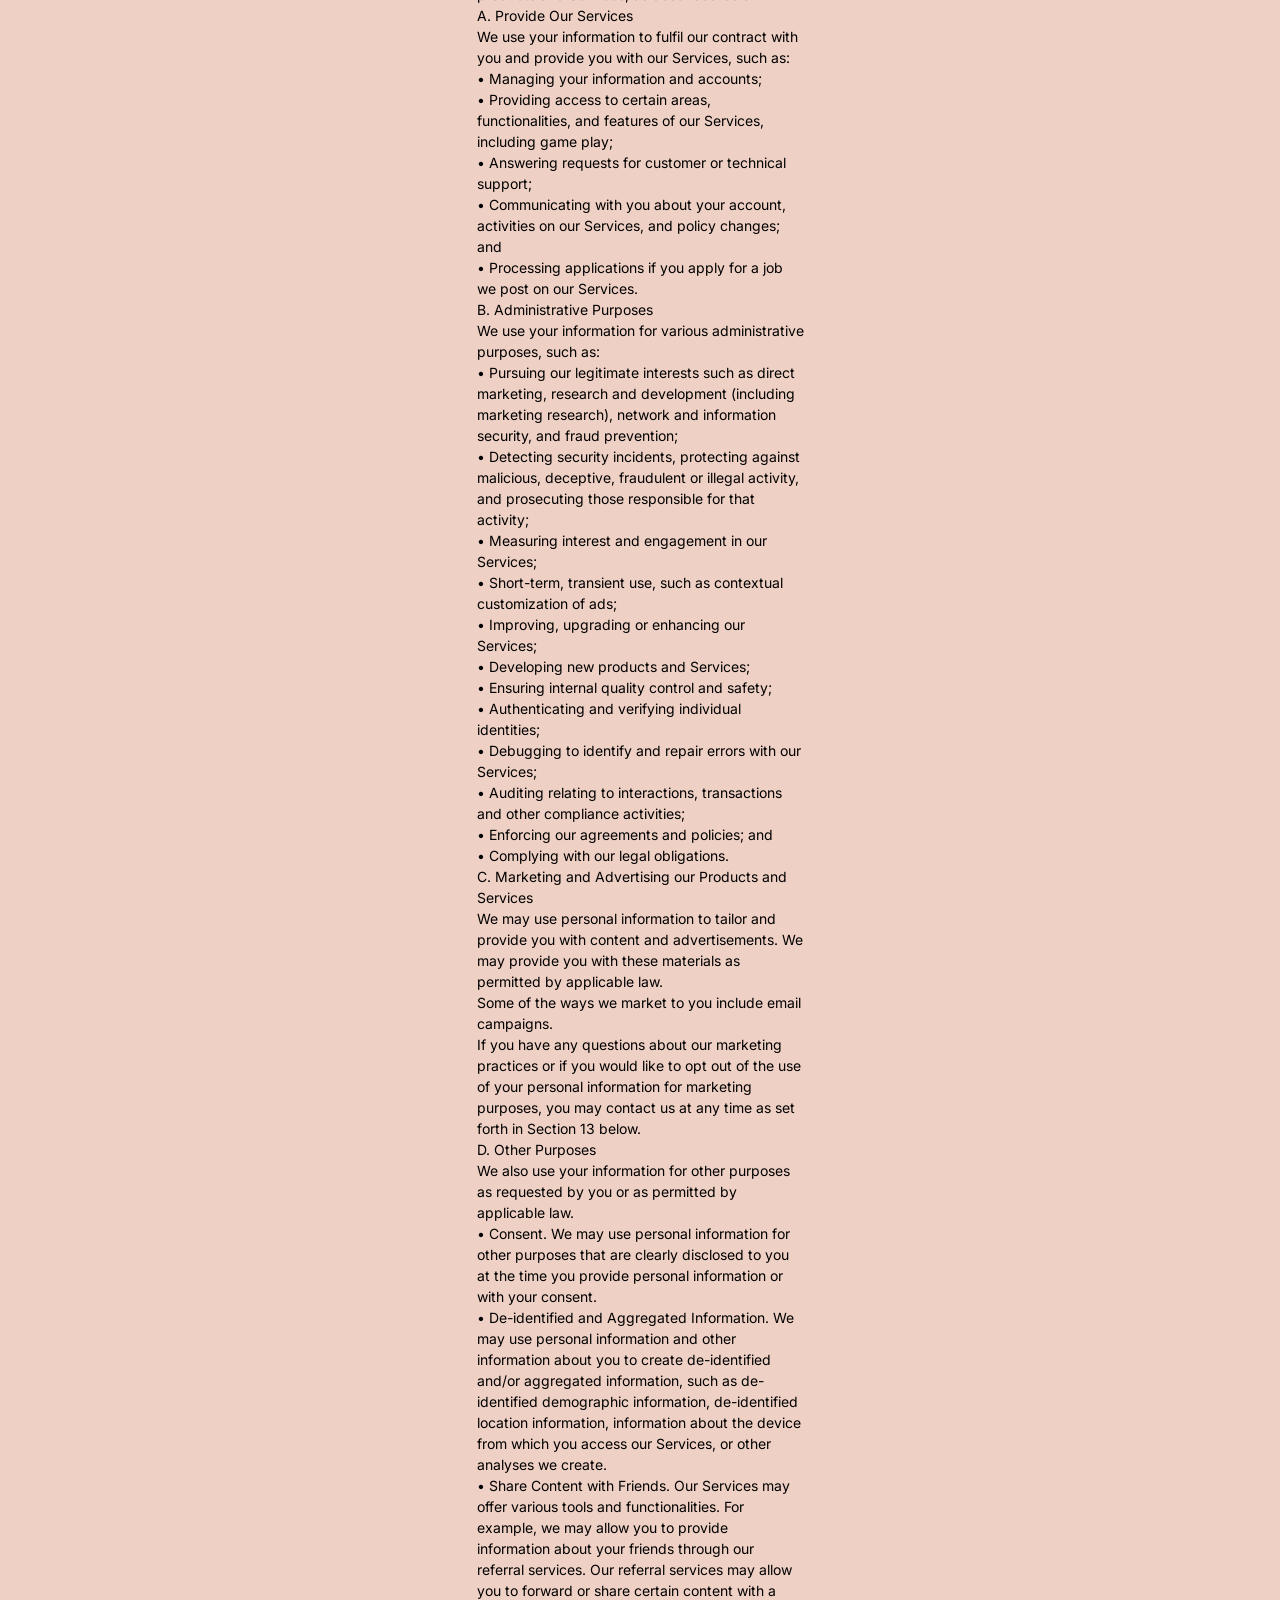
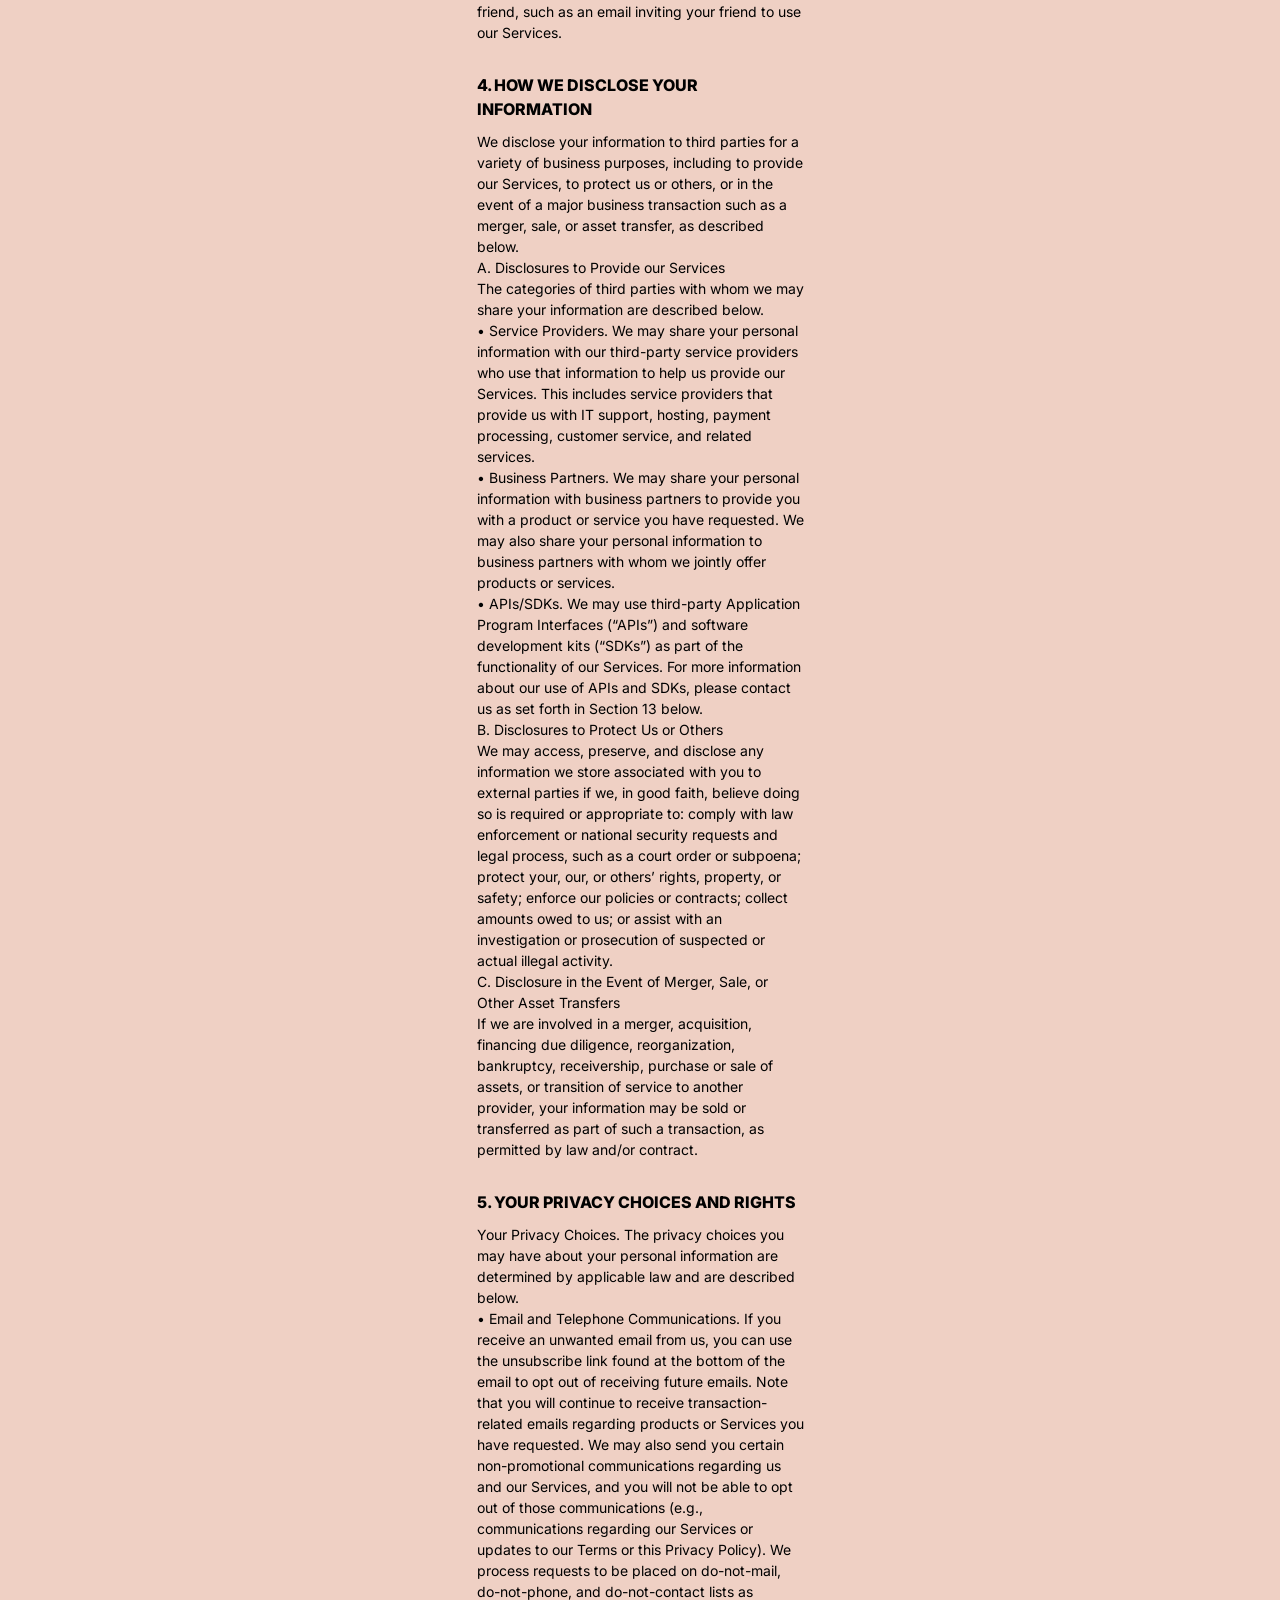
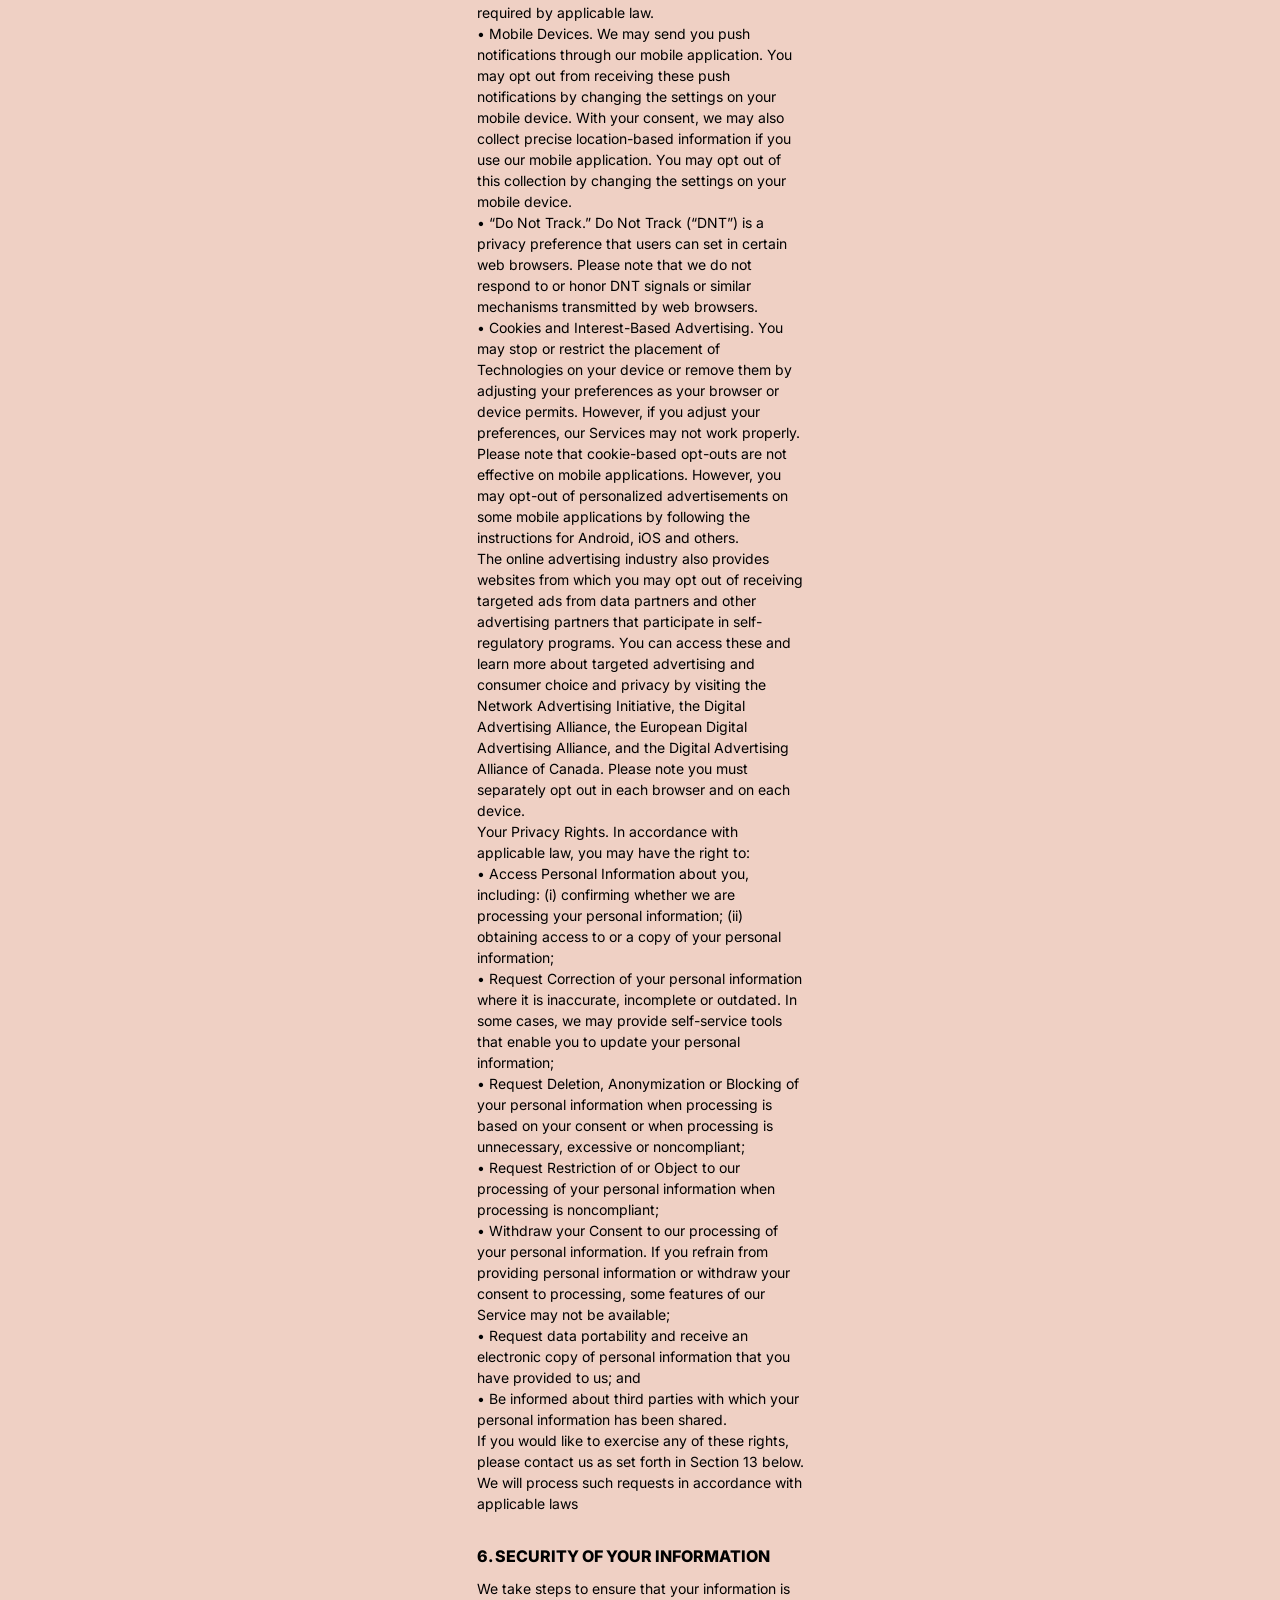
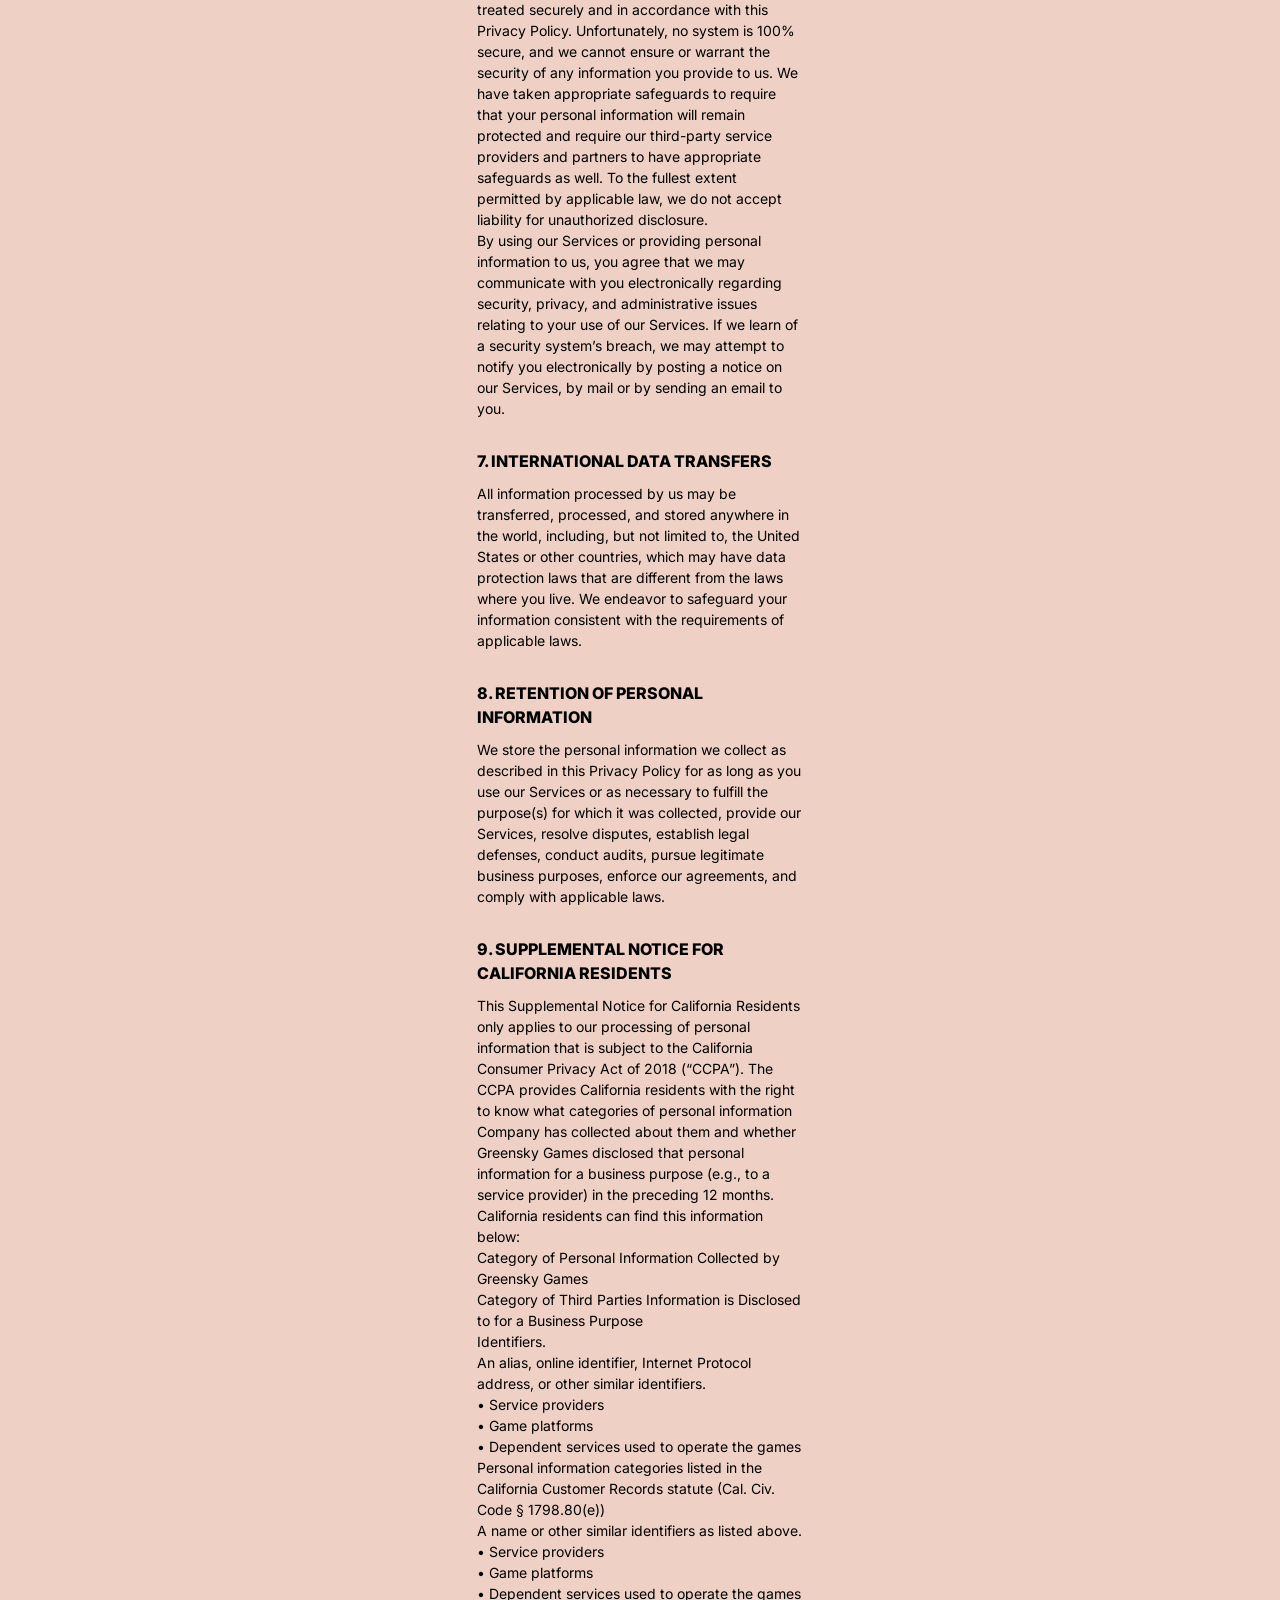
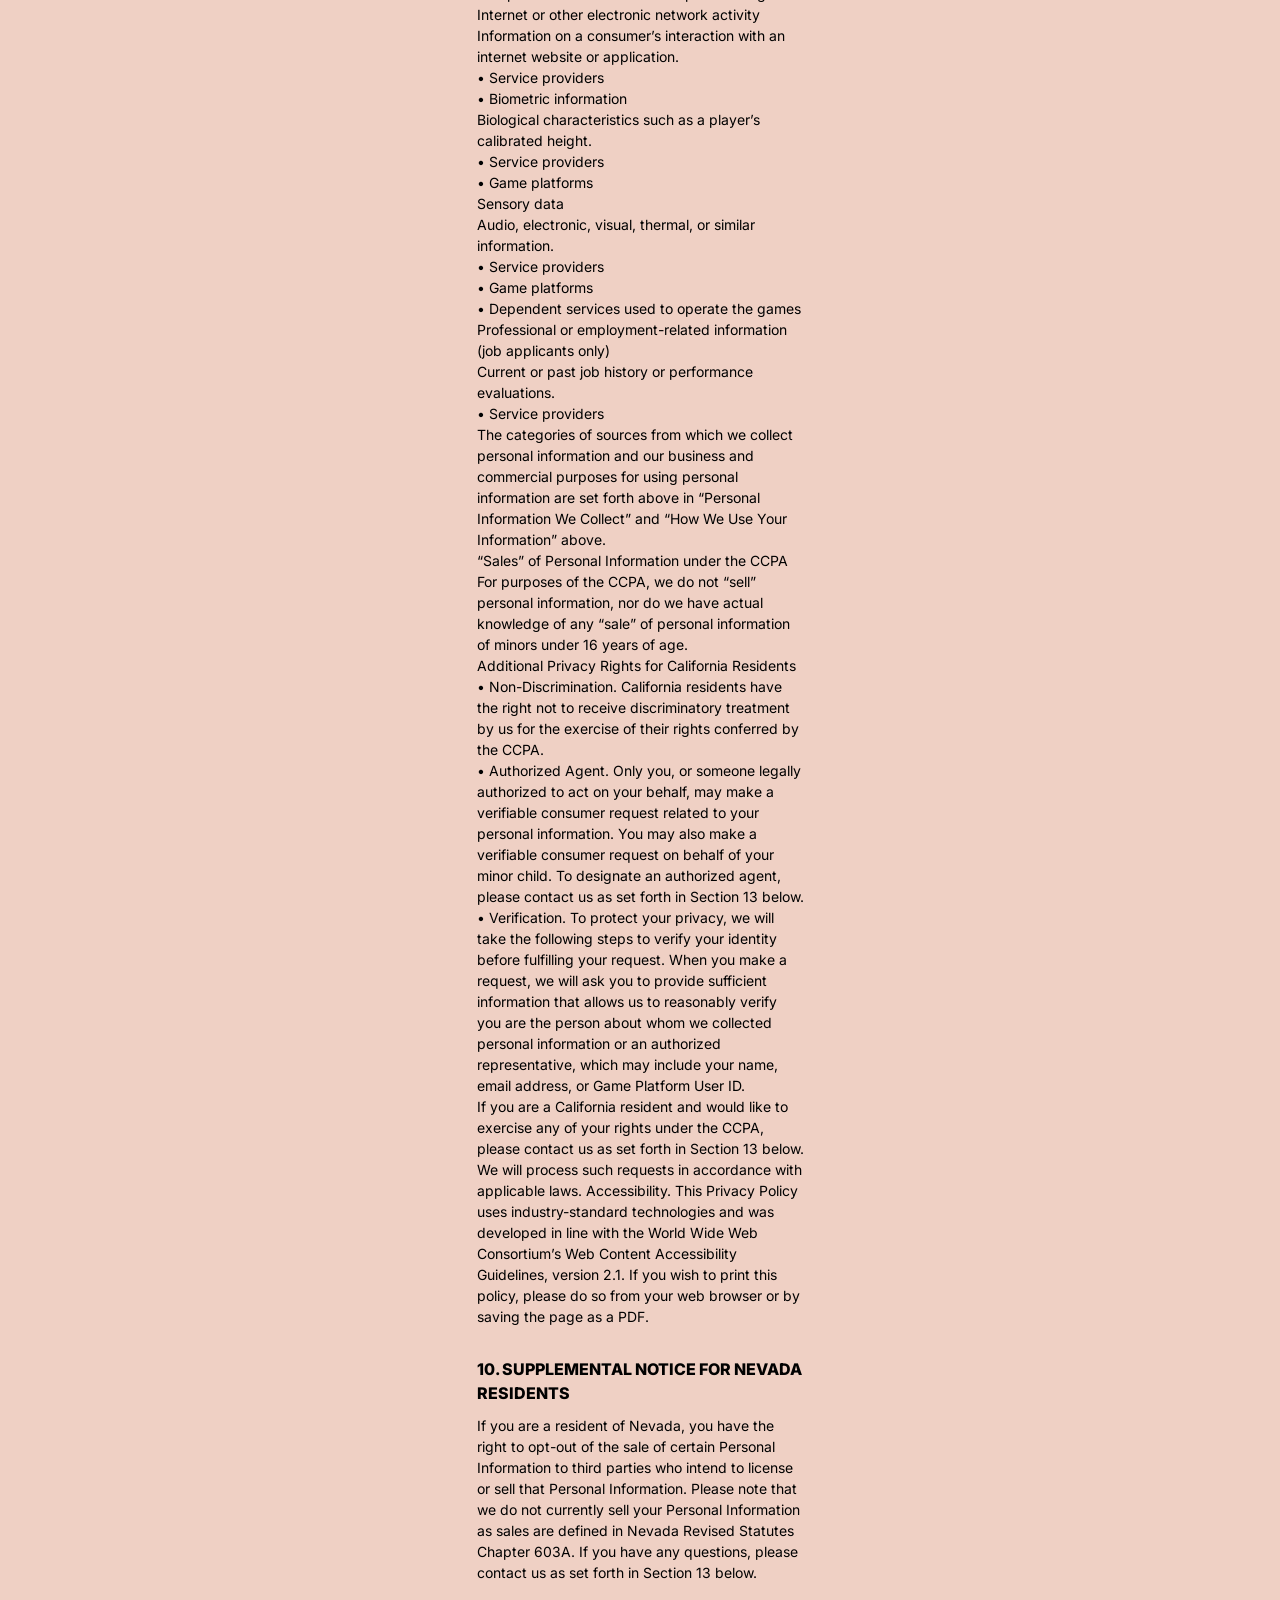
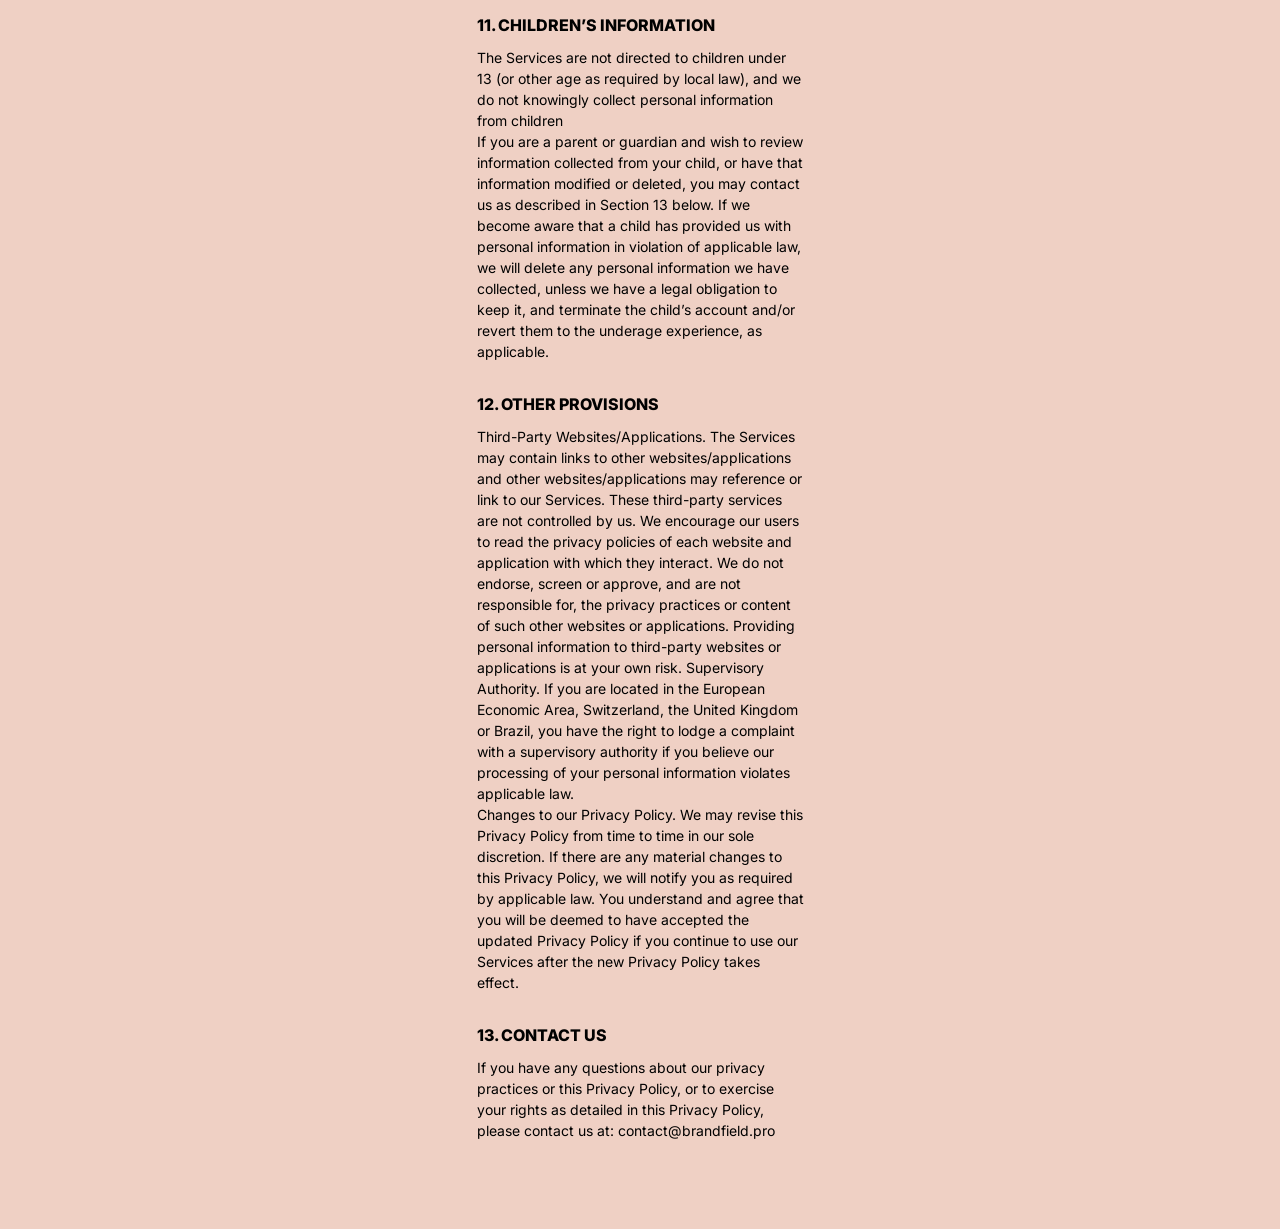
==== commit 7a934a16: "ready to start" ====
--- a/src/privacy-policy.html
+++ b/src/privacy-policy.html
@@ -9,7 +9,7 @@
     <link rel="preconnect" href="https://fonts.googleapis.com" />
     <link rel="preconnect" href="https://fonts.gstatic.com" crossorigin />
     <link
-      href="https://fonts.googleapis.com/css2?family=Inter:ital,opsz,wght@0,14..32,100..900;1,14..32,100..900&family=Plus+Jakarta+Sans:ital,wght@0,200..800;1,200..800&display=swap"
+      href="https://fonts.googleapis.com/css2?family=Fredoka:wght@300..700&family=Inter:ital,opsz,wght@0,14..32,100..900;1,14..32,100..900&family=Manrope:wght@200..800&family=Poppins:ital,wght@0,100;0,200;0,300;0,400;0,500;0,600;0,700;0,800;0,900;1,100;1,200;1,300;1,400;1,500;1,600;1,700;1,800;1,900&display=swap"
       rel="stylesheet"
     />
 
--- a/src/css/styles.css
+++ b/src/css/styles.css
@@ -9,10 +9,10 @@
 /* Sections style */
 @import url('./styles-section/header.css');
 @import url('./styles-section/hero.css');
-@import url('./styles-section/how-it-works.css');
+@import url('./styles-section/how-to-play.css');
 @import url('./styles-section/features.css');
-@import url('./styles-section/reviews.css');
-@import url('./styles-section/contacts.css');
+@import url('./styles-section/chalanges.css');
+@import url('./styles-section/contact.css');
 @import url('./styles-section/footer.css');
 @import url('./styles-section/mobile-menu.css');
 
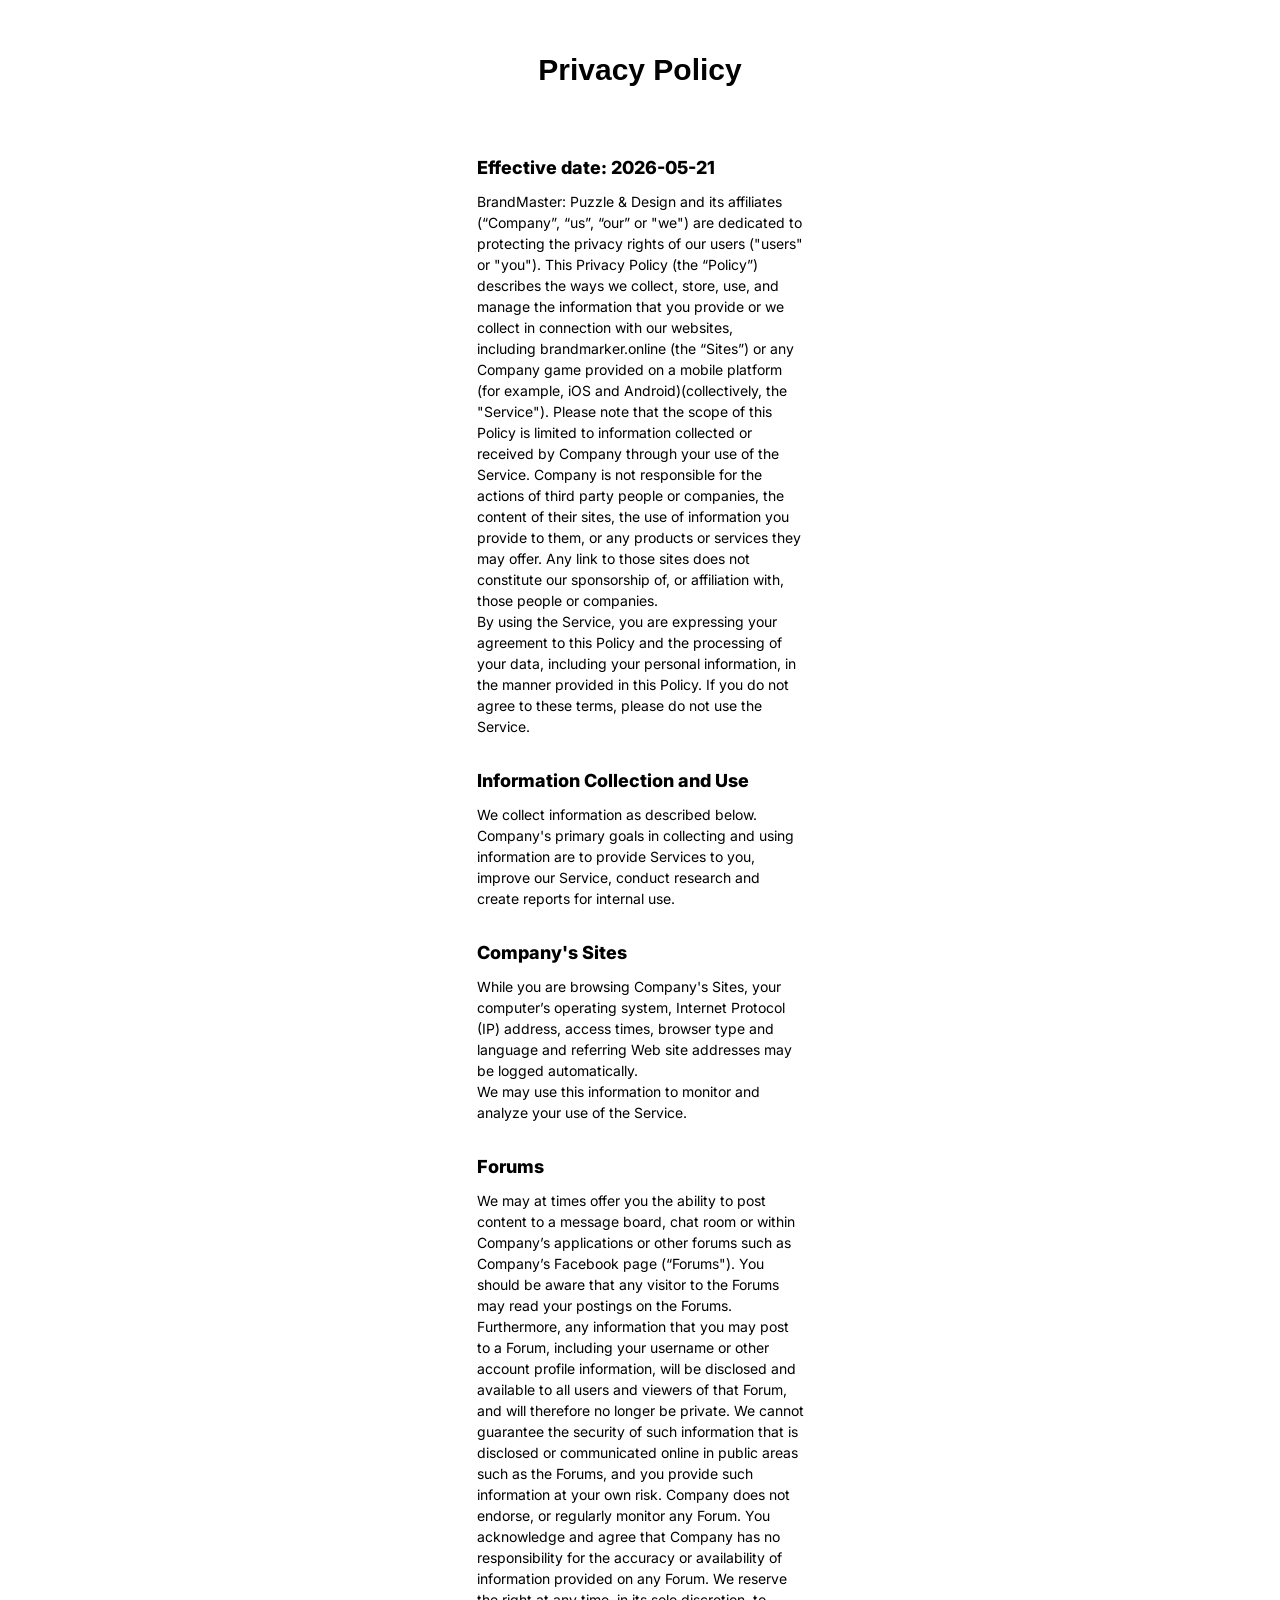
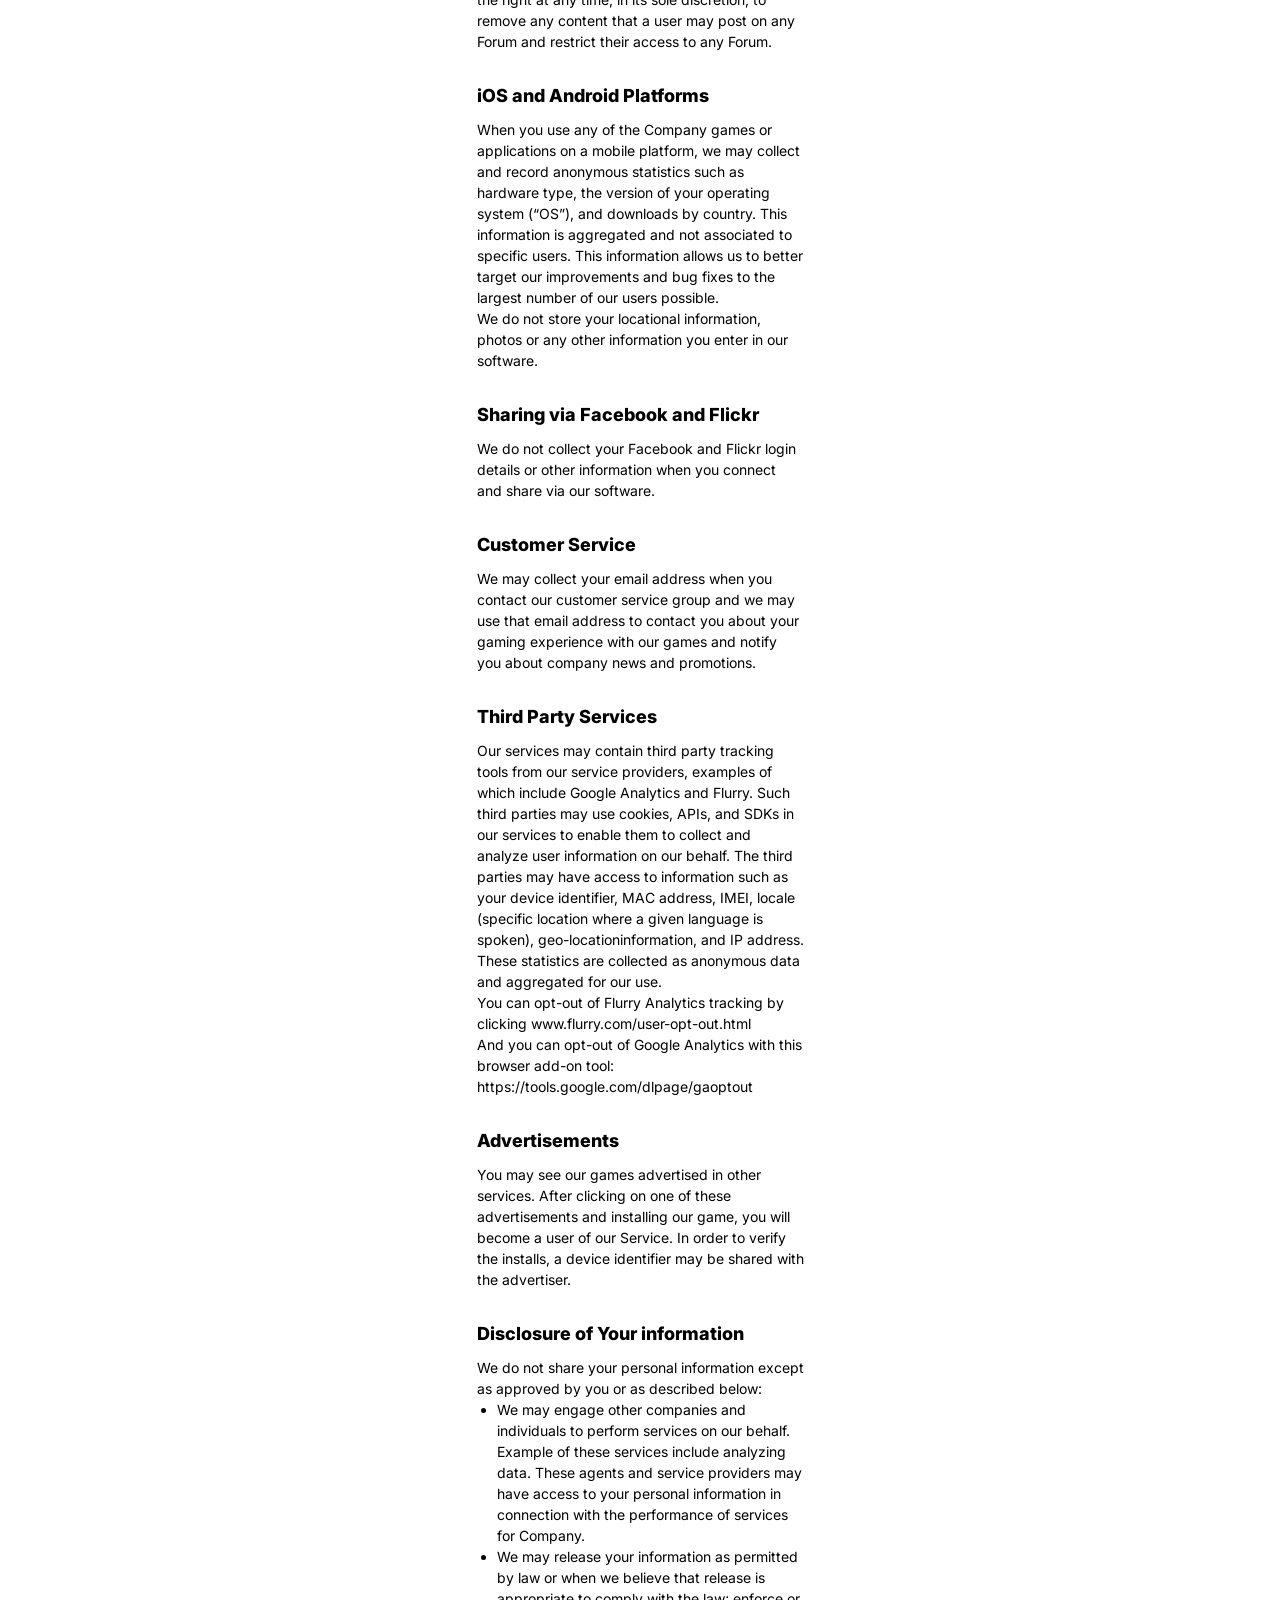
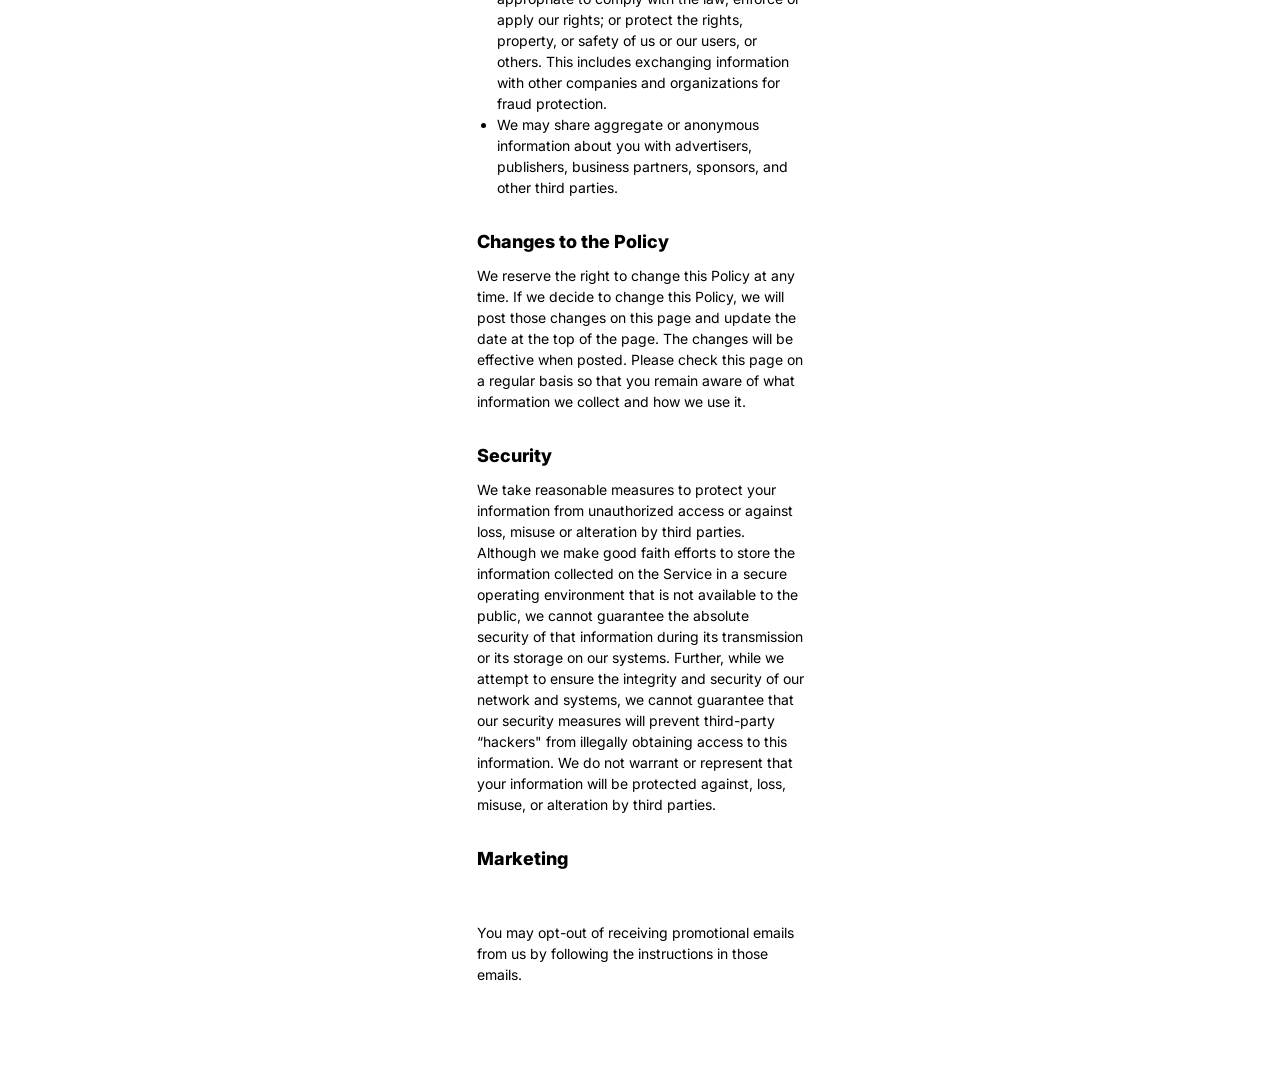
==== commit f0a6496d: "+++" ====
--- a/src/privacy-policy.html
+++ b/src/privacy-policy.html
@@ -29,696 +29,171 @@
               <use href="/sprite.svg#icon-close"></use>
             </svg>
           </a>
-
           <h1 class="scpg_main-title">Privacy Policy</h1>
-
           <div class="scpg_content-block">
-            <p>
-              Last Updated: 2026-05-20<br />
-              Brandfield Pro (“Company,” “we,” “us,” and “our”) provides virtual
-              reality (“VR”) gaming experiences on the Oculus, Steam, and other
-              VR platforms through games. This Privacy Policy is designed to
-              help you understand how we collect, use, and share your personal
-              information and to help you understand and exercise your privacy
-              rights. Company is the controller for the personal information we
-              process, unless otherwise stated. For information on how to
-              contact us, please refer to Section 13 below. <br />1. SCOPE
-              <br />2. PERSONAL INFORMATION WE COLLECT <br />3. HOW WE USE YOUR
-              INFORMATION <br />4. HOW WE DISCLOSE YOUR INFORMATION <br />5.
-              YOUR PRIVACY CHOICES AND RIGHTS <br />6. SECURITY OF YOUR
-              INFORMATION <br />7. INTERNATIONAL DATA TRANSFERS <br />8.
-              RETENTION OF PERSONAL INFORMATION <br />9. SUPPLEMENTAL NOTICE FOR
-              CALIFORNIA RESIDENTS <br />10. SUPPLEMENTAL NOTICE FOR NEVADA
-              RESIDENTS <br />11. CHILDREN’S INFORMATION <br />12. OTHER
-              PROVISIONS <br />13. CONTACT US
-            </p>
-
-            <h2 class="scpg_sub-title">1. SCOPE</h2>
-
-            <p>
-              This Privacy Policy applies to personal information processed by
-              us, including on our websites, mobile applications, games, and
-              other online or offline offerings. To make this Privacy Policy
-              easier to read, our websites, mobile applications, games, and
-              other offerings are collectively called “Services”.
-            </p>
-
-            <h2 class="scpg_sub-title">2. PERSONAL INFORMATION WE COLLECT</h2>
-            <p>
-              he categories of personal information we collect depend on how you
-              interact with us, our Services, and the requirements of applicable
-              law. We collect information that you provide to us on our website
-              and through our mobile applications and games, information we
-              obtain automatically when you use our Services, and information
-              from other sources such as third-party services, organizations and
-              platforms, as described below.
-            </p>
-            <p>A. Information You Provide to Us Directly</p>
-            <p>
-              We may collect the following personal information that you provide
-              to us.
-            </p>
-            <ul>
+            <h2 class="scpg_sub-title">Effective date: 2026-05-21</h2>
+            <p>
+              BrandMaster: Puzzle & Design and its affiliates (“Company”, “us”,
+              “our” or "we") are dedicated to protecting the privacy rights of
+              our users ("users" or "you"). This Privacy Policy (the “Policy”)
+              describes the ways we collect, store, use, and manage the
+              information that you provide or we collect in connection with our
+              websites, <br />
+              including brandmarker.online (the “Sites”) or any Company game
+              provided on a mobile platform (for example, iOS and
+              Android)(collectively, the "Service"). Please note that the scope
+              of this Policy is limited to information collected or received by
+              Company through your use of the Service. Company is not
+              responsible for the actions of third party people or companies,
+              the content of their sites, the use of information you provide to
+              them, or any products or services they may offer. Any link to
+              those sites does not constitute our sponsorship of, or affiliation
+              with, those people or companies. <br />
+              By using the Service, you are expressing your agreement to this
+              Policy and the processing of your data, including your personal
+              information, in the manner provided in this Policy. If you do not
+              agree to these terms, please do not use the Service.
+            </p>
+            <h2 class="scpg_sub-title">Information Collection and Use</h2>
+            <p>
+              We collect information as described below. Company's primary goals
+              in collecting and using information are to provide Services to
+              you, improve our Service, conduct research and create reports for
+              internal use.
+            </p>
+            <h2 class="scpg_sub-title">Company's Sites</h2>
+            <p>
+              While you are browsing Company's Sites, your computer’s operating
+              system, Internet Protocol (IP) address, access times, browser type
+              and language and referring Web site addresses may be logged
+              automatically. <br />
+              We may use this information to monitor and analyze your use of the
+              Service.
+            </p>
+            <h2 class="scpg_sub-title">Forums</h2>
+            <p>
+              We may at times offer you the ability to post content to a message
+              board, chat room or within Company’s applications or other forums
+              such as Company’s Facebook page (“Forums"). You should be aware
+              that any visitor to the Forums may read your postings on the
+              Forums. Furthermore, any information that you may post to a Forum,
+              including your username or other account profile information, will
+              be disclosed and available to all users and viewers of that Forum,
+              and will therefore no longer be private. We cannot guarantee the
+              security of such information that is disclosed or communicated
+              online in public areas such as the Forums, and you provide such
+              information at your own risk. Company does not endorse, or
+              regularly monitor any Forum. You acknowledge and agree that
+              Company has no responsibility for the accuracy or availability of
+              information provided on any Forum. We reserve the right at any
+              time, in its sole discretion, to remove any content that a user
+              may post on any Forum and restrict their access to any Forum.
+            </p>
+            <h2 class="scpg_sub-title">iOS and Android Platforms</h2>
+            <p>
+              When you use any of the Company games or applications on a mobile
+              platform, we may collect and record anonymous statistics such as
+              hardware type, the version of your operating system (“OS”), and
+              downloads by country. This information is aggregated and not
+              associated to specific users. This information allows us to better
+              target our improvements and bug fixes to the largest number of our
+              users possible. <br />
+              We do not store your locational information, photos or any other
+              information you enter in our software.
+            </p>
+            <h2 class="scpg_sub-title">Sharing via Facebook and Flickr</h2>
+            <p>
+              We do not collect your Facebook and Flickr login details or other
+              information when you connect and share via our software.
+            </p>
+            <h2 class="scpg_sub-title">Customer Service</h2>
+            <p>
+              We may collect your email address when you contact our customer
+              service group and we may use that email address to contact you
+              about your gaming experience with our games and notify you about
+              company news and promotions.
+            </p>
+            <h2 class="scpg_sub-title">Third Party Services</h2>
+            <p>
+              Our services may contain third party tracking tools from our
+              service providers, examples of which include Google Analytics and
+              Flurry. Such third parties may use cookies, APIs, and SDKs in our
+              services to enable them to collect and analyze user information on
+              our behalf. The third parties may have access to information such
+              as your device identifier, MAC address, IMEI, locale (specific
+              location where a given language is spoken),
+              geo-locationinformation, and IP address. These statistics are
+              collected as anonymous data and aggregated for our use. <br />
+              You can opt-out of Flurry Analytics tracking by clicking
+              www.flurry.com/user-opt-out.html <br />
+              And you can opt-out of Google Analytics with this browser add-on
+              tool: https://tools.google.com/dlpage/gaoptout
+            </p>
+            <h2 class="scpg_sub-title">Advertisements</h2>
+            <p>
+              You may see our games advertised in other services. After clicking
+              on one of these advertisements and installing our game, you will
+              become a user of our Service. In order to verify the installs, a
+              device identifier may be shared with the advertiser.
+            </p>
+            <h2 class="scpg_sub-title">Disclosure of Your information</h2>
+            <p>
+              We do not share your personal information except as approved by
+              you or as described below:
+            </p>
+            <ul class="scpg_list">
               <li>
-                • Account Creation. We may collect information when you create
-                an account to play our games via Steam, Oculus, or other
-                platforms, such as your profile picture, display name, Game
-                Platform User ID, or other information that you have made
-                available via your privacy settings on Steam, Oculus, or other
-                platforms. We also store the calibrated height information
-                associated with your account to allow us to better track your
-                movement in the virtual environment.
+                We may engage other companies and individuals to perform
+                services on our behalf. Example of these services include
+                analyzing data. These agents and service providers may have
+                access to your personal information in connection with the
+                performance of services for Company.
               </li>
               <li>
-                • Beta User Information. If you sign up to join a Beta on our
-                Services, we will collect your email address, first name,
-                region, and Discord username. We will also add your email to our
-                mailing list. For more information about how to unsubscribe from
-                our email list, please see Section 5 below.
+                We may release your information as permitted by law or when we
+                believe that release is appropriate to comply with the law;
+                enforce or apply our rights; or protect the rights, property, or
+                safety of us or our users, or others. This includes exchanging
+                information with other companies and organizations for fraud
+                protection.
               </li>
               <li>
-                • Purchases. We may collect personal information and details
-                associated with your purchases, including payment information.
-                Any payments made for our Services are processed through
-                third-party payment processors or through Oculus, Steam, or
-                other platforms. We do not collect or store any payment card
-                information for purchases on our Services.
-              </li>
-              <li>
-                • Your Communications with Us. We may collect personal
-                information, such as email address, phone number, or mailing
-                address when you request information about our Services,
-                register for our mailing list, complete the “Contact Us” form on
-                our website, request customer or technical support, apply for a
-                job, or otherwise communicate with us.
-              </li>
-              <li>
-                • Surveys. We may contact you to participate in surveys. If you
-                decide to participate, you may be asked to provide certain
-                information, which may include personal information.
-              </li>
-              <li>
-                • Interactive Features. We and others who use our Services may
-                collect personal information that you submit or make available
-                through our interactive features (e.g., forums, blogs, and
-                social media pages). Any information you provide on the public
-                sections of these features will be considered “public”, unless
-                otherwise required by applicable law, and is not subject to the
-                privacy protections referenced herein. Please exercise caution
-                before revealing personal information to strangers via our
-                Services.
-              </li>
-              <li>
-                • Sweepstakes or Contests. We may collect personal information
-                you provide for any sweepstakes or contests that we offer. In
-                some jurisdictions, we are required to publicly share
-                information of sweepstakes and contest winners.
-              </li>
-              <li>
-                • Conferences, Trade Shows, and Other Events. We may collect
-                personal information from individuals when we attend
-                conferences, trade shows, and other events.
-              </li>
-              <li>
-                • Business Development and Strategic Partnerships. We may
-                collect personal information from individuals and third parties
-                to assess and pursue potential business opportunities.
-              </li>
-              <li>
-                • Job Applications. We may post job openings and opportunities
-                on our Services. If you reply to one of these postings by
-                submitting your application, CV and/or cover letter to us, we
-                will collect and use your information to assess your
-                qualifications. B. Information Collected Automatically We may
-                collect personal information automatically when you use our
-                Services:
-              </li>
-              <li>
-                • Automatic Data Collection. We may collect certain information
-                automatically when you use our Services, such as your Internet
-                protocol (IP) address, user settings, MAC address, cookie
-                identifiers, mobile carrier, mobile advertising and other unique
-                identifiers, browser or device information, general location
-                information (including approximate location derived from IP
-                address), and hardware information such as your GPU (type and
-                clock speed), CPU (type and clock speed), system memory,
-                graphics memory, OS locale, time zone, and Internet service
-                provider. We may also automatically collect information
-                regarding your use of our Services, such as pages that you visit
-                before, during and after using our Services, information about
-                the links you click, the types of content you interact with, the
-                frequency and duration of your activities, and other information
-                about how you use our Services.
-              </li>
-              <li>
-                • Cookies, Pixel Tags/Web Beacons, and Other Technologies. We,
-                as well as third parties that provide content, advertising, or
-                other functionality on our Services, may use cookies, pixel
-                tags, local storage, and other technologies (“Technologies”) to
-                automatically collect information through your use of our
-                Services.
-              </li>
-              <li>
-                • Cookies. Cookies are small text files placed in device
-                browsers that store preferences and facilitate and enhance your
-                experience.
-              </li>
-              <li>
-                • Pixel Tags/Web Beacons. A pixel tag (also known as a web
-                beacon) is a piece of code embedded in our Services that
-                collects information about engagement on our Services. The use
-                of a pixel tag allows us to record, for example, that a user has
-                visited a particular web page or clicked on a particular
-                advertisement. We may also include web beacons in e-mails to
-                understand whether messages have been opened, acted on, or
-                forwarded. Our uses of these Technologies fall into the
-                following general categories:
-              </li>
-              <li>
-                • Operationally Necessary. This includes Technologies that allow
-                you access to our Services, applications, and tools that are
-                required to identify irregular website behavior, prevent
-                fraudulent activity and improve security or that allow you to
-                make use of our functionality;
-              </li>
-              <li>
-                • Performance-Related. We may use Technologies to assess the
-                performance of our Services, including as part of our analytic
-                practices to help us understand how individuals use our Services
-                (see Analytics below);
-              </li>
-              <li>
-                • Functionality-Related. We may use Technologies that allow us
-                to offer you enhanced functionality when accessing or using our
-                Services. This may include identifying you when you sign into
-                our Services or keeping track of your specified preferences,
-                interests, or past items viewed; Advertising- or
-                Targeting-Related. We may use first party or third-party
-                Technologies to deliver content, including ads relevant to your
-                interests, on our Services or on third-party websites. See
-                Section 5 below to understand your choices regarding these
-                Technologies.
-              </li>
-              <li>
-                • Analytics. We may use Technologies and other third-party tools
-                to process analytics information on our Services, such as Google
-                Analytics. For more information, please visit Google Analytics’
-                Privacy Policy. To learn more about how to opt-out of Google
-                Analytics’ use of your information, please click here.
-              </li>
-              <li>
-                • Social Media Platforms. Our Services may contain social media
-                buttons such as Twitter (that might include widgets such as the
-                “share this” button or other interactive mini programs). These
-                features may collect your IP address, which page you are
-                visiting on our Services, and may set a cookie to enable the
-                feature to function properly. Your interactions with these
-                platforms are governed by the privacy policy of the company
-                providing it.
+                We may share aggregate or anonymous information about you with
+                advertisers, publishers, business partners, sponsors, and other
+                third parties.
               </li>
             </ul>
-            <p>
-              C. Information Collected from Other Sources We may obtain
-              information about you from other sources, including through
-              third-party services and organizations. For example, if you access
-              our Services through a third-party application, such as an app
-              store, a third-party login service, or a social networking site,
-              we may collect information about you from that third-party
-              application that you have made available via your privacy
-              settings.
-            </p>
-            <h2 class="scpg_sub-title">3. HOW WE USE YOUR INFORMATION</h2>
-            <p>
-              We use your information for a variety of business purposes,
-              including to provide our Services, for administrative purposes,
-              and to market our products and Services, as described below
-            </p>
-            <p>A. Provide Our Services</p>
-            <p>
-              We use your information to fulfil our contract with you and
-              provide you with our Services, such as:
-            </p>
-            <ul>
-              <li>• Managing your information and accounts;</li>
-              <li>
-                • Providing access to certain areas, functionalities, and
-                features of our Services, including game play;
-              </li>
-              <li>• Answering requests for customer or technical support;</li>
-              <li>
-                • Communicating with you about your account, activities on our
-                Services, and policy changes; and
-              </li>
-              <li>
-                • Processing applications if you apply for a job we post on our
-                Services.
-              </li>
-            </ul>
-            <p>B. Administrative Purposes</p>
-            <p>
-              We use your information for various administrative purposes, such
-              as:
-            </p>
-            <ul>
-              <li>
-                • Pursuing our legitimate interests such as direct marketing,
-                research and development (including marketing research), network
-                and information security, and fraud prevention;
-              </li>
-              <li>
-                • Detecting security incidents, protecting against malicious,
-                deceptive, fraudulent or illegal activity, and prosecuting those
-                responsible for that activity;
-              </li>
-              <li>• Measuring interest and engagement in our Services;</li>
-              <li>
-                • Short-term, transient use, such as contextual customization of
-                ads;
-              </li>
-              <li>• Improving, upgrading or enhancing our Services;</li>
-              <li>• Developing new products and Services;</li>
-              <li>• Ensuring internal quality control and safety;</li>
-              <li>• Authenticating and verifying individual identities;</li>
-              <li>
-                • Debugging to identify and repair errors with our Services;
-              </li>
-              <li>
-                • Auditing relating to interactions, transactions and other
-                compliance activities;
-              </li>
-              <li>• Enforcing our agreements and policies; and</li>
-              <li>• Complying with our legal obligations.</li>
-            </ul>
-            <p>C. Marketing and Advertising our Products and Services</p>
-            <p>
-              We may use personal information to tailor and provide you with
-              content and advertisements. We may provide you with these
-              materials as permitted by applicable law.
-            </p>
-            <p>Some of the ways we market to you include email campaigns.</p>
-            <p>
-              If you have any questions about our marketing practices or if you
-              would like to opt out of the use of your personal information for
-              marketing purposes, you may contact us at any time as set forth in
-              Section 13 below.
-            </p>
-            <p>D. Other Purposes</p>
-            <p>
-              We also use your information for other purposes as requested by
-              you or as permitted by applicable law.
-            </p>
-            <ul>
-              <li>
-                • Consent. We may use personal information for other purposes
-                that are clearly disclosed to you at the time you provide
-                personal information or with your consent.
-              </li>
-              <li>
-                • De-identified and Aggregated Information. We may use personal
-                information and other information about you to create
-                de-identified and/or aggregated information, such as
-                de-identified demographic information, de-identified location
-                information, information about the device from which you access
-                our Services, or other analyses we create.
-              </li>
-              <li>
-                • Share Content with Friends. Our Services may offer various
-                tools and functionalities. For example, we may allow you to
-                provide information about your friends through our referral
-                services. Our referral services may allow you to forward or
-                share certain content with a friend, such as an email inviting
-                your friend to use our Services.
-              </li>
-            </ul>
-
-            <h2 class="scpg_sub-title">4. HOW WE DISCLOSE YOUR INFORMATION</h2>
-            <p>
-              We disclose your information to third parties for a variety of
-              business purposes, including to provide our Services, to protect
-              us or others, or in the event of a major business transaction such
-              as a merger, sale, or asset transfer, as described below.
-            </p>
-            <p>A. Disclosures to Provide our Services</p>
-            <p>
-              The categories of third parties with whom we may share your
-              information are described below.
-            </p>
-            <ul>
-              <li>
-                • Service Providers. We may share your personal information with
-                our third-party service providers who use that information to
-                help us provide our Services. This includes service providers
-                that provide us with IT support, hosting, payment processing,
-                customer service, and related services.
-              </li>
-              <li>
-                • Business Partners. We may share your personal information with
-                business partners to provide you with a product or service you
-                have requested. We may also share your personal information to
-                business partners with whom we jointly offer products or
-                services.
-              </li>
-              <li>
-                • APIs/SDKs. We may use third-party Application Program
-                Interfaces (“APIs”) and software development kits (“SDKs”) as
-                part of the functionality of our Services. For more information
-                about our use of APIs and SDKs, please contact us as set forth
-                in Section 13 below.
-              </li>
-            </ul>
-            <p>B. Disclosures to Protect Us or Others</p>
-            <p>
-              We may access, preserve, and disclose any information we store
-              associated with you to external parties if we, in good faith,
-              believe doing so is required or appropriate to: comply with law
-              enforcement or national security requests and legal process, such
-              as a court order or subpoena; protect your, our, or others’
-              rights, property, or safety; enforce our policies or contracts;
-              collect amounts owed to us; or assist with an investigation or
-              prosecution of suspected or actual illegal activity.
-            </p>
-            <p>
-              C. Disclosure in the Event of Merger, Sale, or Other Asset
-              Transfers
-            </p>
-            <p>
-              If we are involved in a merger, acquisition, financing due
-              diligence, reorganization, bankruptcy, receivership, purchase or
-              sale of assets, or transition of service to another provider, your
-              information may be sold or transferred as part of such a
-              transaction, as permitted by law and/or contract.
-            </p>
-            <h2 class="scpg_sub-title">5. YOUR PRIVACY CHOICES AND RIGHTS</h2>
-            <p>
-              Your Privacy Choices. The privacy choices you may have about your
-              personal information are determined by applicable law and are
-              described below.
-            </p>
-            <p>
-              • Email and Telephone Communications. If you receive an unwanted
-              email from us, you can use the unsubscribe link found at the
-              bottom of the email to opt out of receiving future emails. Note
-              that you will continue to receive transaction-related emails
-              regarding products or Services you have requested. We may also
-              send you certain non-promotional communications regarding us and
-              our Services, and you will not be able to opt out of those
-              communications (e.g., communications regarding our Services or
-              updates to our Terms or this Privacy Policy). We process requests
-              to be placed on do-not-mail, do-not-phone, and do-not-contact
-              lists as required by applicable law.
-            </p>
-            <p>
-              • Mobile Devices. We may send you push notifications through our
-              mobile application. You may opt out from receiving these push
-              notifications by changing the settings on your mobile device. With
-              your consent, we may also collect precise location-based
-              information if you use our mobile application. You may opt out of
-              this collection by changing the settings on your mobile device.
-            </p>
-            <p>
-              • “Do Not Track.” Do Not Track (“DNT”) is a privacy preference
-              that users can set in certain web browsers. Please note that we do
-              not respond to or honor DNT signals or similar mechanisms
-              transmitted by web browsers.
-            </p>
-            <p>
-              • Cookies and Interest-Based Advertising. You may stop or restrict
-              the placement of Technologies on your device or remove them by
-              adjusting your preferences as your browser or device permits.
-              However, if you adjust your preferences, our Services may not work
-              properly. Please note that cookie-based opt-outs are not effective
-              on mobile applications. However, you may opt-out of personalized
-              advertisements on some mobile applications by following the
-              instructions for Android, iOS and others.
-            </p>
-            <p>
-              The online advertising industry also provides websites from which
-              you may opt out of receiving targeted ads from data partners and
-              other advertising partners that participate in self-regulatory
-              programs. You can access these and learn more about targeted
-              advertising and consumer choice and privacy by visiting the
-              Network Advertising Initiative, the Digital Advertising Alliance,
-              the European Digital Advertising Alliance, and the Digital
-              Advertising Alliance of Canada. Please note you must separately
-              opt out in each browser and on each device.
-            </p>
-            <p>
-              Your Privacy Rights. In accordance with applicable law, you may
-              have the right to:
-            </p>
-            <ul>
-              <li>
-                • Access Personal Information about you, including: (i)
-                confirming whether we are processing your personal information;
-                (ii) obtaining access to or a copy of your personal information;
-              </li>
-              <li>
-                • Request Correction of your personal information where it is
-                inaccurate, incomplete or outdated. In some cases, we may
-                provide self-service tools that enable you to update your
-                personal information;
-              </li>
-              <li>
-                • Request Deletion, Anonymization or Blocking of your personal
-                information when processing is based on your consent or when
-                processing is unnecessary, excessive or noncompliant;
-              </li>
-              <li>
-                • Request Restriction of or Object to our processing of your
-                personal information when processing is noncompliant;
-              </li>
-              <li>
-                • Withdraw your Consent to our processing of your personal
-                information. If you refrain from providing personal information
-                or withdraw your consent to processing, some features of our
-                Service may not be available;
-              </li>
-              <li>
-                • Request data portability and receive an electronic copy of
-                personal information that you have provided to us; and
-              </li>
-              <li>
-                • Be informed about third parties with which your personal
-                information has been shared.
-              </li>
-            </ul>
-            <p>
-              If you would like to exercise any of these rights, please contact
-              us as set forth in Section 13 below. We will process such requests
-              in accordance with applicable laws
-            </p>
-            <h2 class="scpg_sub-title">6. SECURITY OF YOUR INFORMATION</h2>
-            <p>
-              We take steps to ensure that your information is treated securely
-              and in accordance with this Privacy Policy. Unfortunately, no
-              system is 100% secure, and we cannot ensure or warrant the
-              security of any information you provide to us. We have taken
-              appropriate safeguards to require that your personal information
-              will remain protected and require our third-party service
-              providers and partners to have appropriate safeguards as well. To
-              the fullest extent permitted by applicable law, we do not accept
-              liability for unauthorized disclosure.
-            </p>
-            <p>
-              By using our Services or providing personal information to us, you
-              agree that we may communicate with you electronically regarding
-              security, privacy, and administrative issues relating to your use
-              of our Services. If we learn of a security system’s breach, we may
-              attempt to notify you electronically by posting a notice on our
-              Services, by mail or by sending an email to you.
-            </p>
-            <h2 class="scpg_sub-title">7. INTERNATIONAL DATA TRANSFERS</h2>
-            <p>
-              All information processed by us may be transferred, processed, and
-              stored anywhere in the world, including, but not limited to, the
-              United States or other countries, which may have data protection
-              laws that are different from the laws where you live. We endeavor
-              to safeguard your information consistent with the requirements of
-              applicable laws.
-            </p>
-            <h2 class="scpg_sub-title">8. RETENTION OF PERSONAL INFORMATION</h2>
-            <p>
-              We store the personal information we collect as described in this
-              Privacy Policy for as long as you use our Services or as necessary
-              to fulfill the purpose(s) for which it was collected, provide our
-              Services, resolve disputes, establish legal defenses, conduct
-              audits, pursue legitimate business purposes, enforce our
-              agreements, and comply with applicable laws.
-            </p>
-            <h2 class="scpg_sub-title">
-              9. SUPPLEMENTAL NOTICE FOR CALIFORNIA RESIDENTS
-            </h2>
-            <p>
-              This Supplemental Notice for California Residents only applies to
-              our processing of personal information that is subject to the
-              California Consumer Privacy Act of 2018 (“CCPA”). The CCPA
-              provides California residents with the right to know what
-              categories of personal information Company has collected about
-              them and whether Greensky Games disclosed that personal
-              information for a business purpose (e.g., to a service provider)
-              in the preceding 12 months. California residents can find this
-              information below:
-            </p>
-            <p>Category of Personal Information Collected by Greensky Games</p>
-            <p>
-              Category of Third Parties Information is Disclosed to for a
-              Business Purpose
-            </p>
-            <p>Identifiers.</p>
-            <p>
-              An alias, online identifier, Internet Protocol address, or other
-              similar identifiers.
-            </p>
-            <ul>
-              <li>• Service providers</li>
-              <li>• Game platforms</li>
-              <li>• Dependent services used to operate the games</li>
-            </ul>
-            <p>
-              Personal information categories listed in the California Customer
-              Records statute (Cal. Civ. Code § 1798.80(e))
-            </p>
-            <p>A name or other similar identifiers as listed above.</p>
-            <ul>
-              <li>• Service providers</li>
-              <li>• Game platforms</li>
-              <li>• Dependent services used to operate the games</li>
-            </ul>
-            <p>Internet or other electronic network activity</p>
-            <p>
-              Information on a consumer’s interaction with an internet website
-              or application.
-            </p>
-            <p>• Service providers</p>
-            <p>• Biometric information</p>
-            <p>
-              Biological characteristics such as a player’s calibrated height.
-            </p>
-            <ul>
-              <li>• Service providers</li>
-              <li>• Game platforms</li>
-            </ul>
-            <p>Sensory data</p>
-            <p>Audio, electronic, visual, thermal, or similar information.</p>
-            <ul>
-              <li>• Service providers</li>
-              <li>• Game platforms</li>
-              <li>• Dependent services used to operate the games</li>
-            </ul>
-            <p>
-              Professional or employment-related information (job applicants
-              only)
-            </p>
-
-            <p>Current or past job history or performance evaluations.</p>
-            <ul>
-              <li>• Service providers</li>
-            </ul>
-            <p>
-              The categories of sources from which we collect personal
-              information and our business and commercial purposes for using
-              personal information are set forth above in “Personal Information
-              We Collect” and “How We Use Your Information” above.
-            </p>
-            <p>“Sales” of Personal Information under the CCPA</p>
-            <p>
-              For purposes of the CCPA, we do not “sell” personal information,
-              nor do we have actual knowledge of any “sale” of personal
-              information of minors under 16 years of age.
-            </p>
-            <p>Additional Privacy Rights for California Residents</p>
-            <ul>
-              <li>
-                • Non-Discrimination. California residents have the right not to
-                receive discriminatory treatment by us for the exercise of their
-                rights conferred by the CCPA.
-              </li>
-              <li>
-                • Authorized Agent. Only you, or someone legally authorized to
-                act on your behalf, may make a verifiable consumer request
-                related to your personal information. You may also make a
-                verifiable consumer request on behalf of your minor child. To
-                designate an authorized agent, please contact us as set forth in
-                Section 13 below.
-              </li>
-              <li>
-                • Verification. To protect your privacy, we will take the
-                following steps to verify your identity before fulfilling your
-                request. When you make a request, we will ask you to provide
-                sufficient information that allows us to reasonably verify you
-                are the person about whom we collected personal information or
-                an authorized representative, which may include your name, email
-                address, or Game Platform User ID.
-              </li>
-            </ul>
-            <p>
-              If you are a California resident and would like to exercise any of
-              your rights under the CCPA, please contact us as set forth in
-              Section 13 below. We will process such requests in accordance with
-              applicable laws. Accessibility. This Privacy Policy uses
-              industry-standard technologies and was developed in line with the
-              World Wide Web Consortium’s Web Content Accessibility Guidelines,
-              version 2.1. If you wish to print this policy, please do so from
-              your web browser or by saving the page as a PDF.
-            </p>
-
-            <h2 class="scpg_sub-title">
-              10. SUPPLEMENTAL NOTICE FOR NEVADA RESIDENTS
-            </h2>
-            <p>
-              If you are a resident of Nevada, you have the right to opt-out of
-              the sale of certain Personal Information to third parties who
-              intend to license or sell that Personal Information. Please note
-              that we do not currently sell your Personal Information as sales
-              are defined in Nevada Revised Statutes Chapter 603A. If you have
-              any questions, please contact us as set forth in Section 13 below.
-            </p>
-            <h2 class="scpg_sub-title">11. CHILDREN’S INFORMATION</h2>
-            <p>
-              The Services are not directed to children under 13 (or other age
-              as required by local law), and we do not knowingly collect
-              personal information from children
-            </p>
-            <p>
-              If you are a parent or guardian and wish to review information
-              collected from your child, or have that information modified or
-              deleted, you may contact us as described in Section 13 below. If
-              we become aware that a child has provided us with personal
-              information in violation of applicable law, we will delete any
-              personal information we have collected, unless we have a legal
-              obligation to keep it, and terminate the child’s account and/or
-              revert them to the underage experience, as applicable.
-            </p>
-            <h2 class="scpg_sub-title">12. OTHER PROVISIONS</h2>
-            <p>
-              Third-Party Websites/Applications. The Services may contain links
-              to other websites/applications and other websites/applications may
-              reference or link to our Services. These third-party services are
-              not controlled by us. We encourage our users to read the privacy
-              policies of each website and application with which they interact.
-              We do not endorse, screen or approve, and are not responsible for,
-              the privacy practices or content of such other websites or
-              applications. Providing personal information to third-party
-              websites or applications is at your own risk. Supervisory
-              Authority. If you are located in the European Economic Area,
-              Switzerland, the United Kingdom or Brazil, you have the right to
-              lodge a complaint with a supervisory authority if you believe our
-              processing of your personal information violates applicable law.
-            </p>
-            <p>
-              Changes to our Privacy Policy. We may revise this Privacy Policy
-              from time to time in our sole discretion. If there are any
-              material changes to this Privacy Policy, we will notify you as
-              required by applicable law. You understand and agree that you will
-              be deemed to have accepted the updated Privacy Policy if you
-              continue to use our Services after the new Privacy Policy takes
-              effect.
-            </p>
-            <h2 class="scpg_sub-title">13. CONTACT US</h2>
-            <p>
-              If you have any questions about our privacy practices or this
-              Privacy Policy, or to exercise your rights as detailed in this
-              Privacy Policy, please contact us at: contact@brandfield.pro
+            <h2 class="scpg_sub-title">Changes to the Policy</h2>
+            <p>
+              We reserve the right to change this Policy at any time. If we
+              decide to change this Policy, we will post those changes on this
+              page and update the date at the top of the page. The changes will
+              be effective when posted. Please check this page on a regular
+              basis so that you remain aware of what information we collect and
+              how we use it.
+            </p>
+            <h2 class="scpg_sub-title">Security</h2>
+            <p>
+              We take reasonable measures to protect your information from
+              unauthorized access or against loss, misuse or alteration by third
+              parties. <br />
+              Although we make good faith efforts to store the information
+              collected on the Service in a secure operating environment that is
+              not available to the public, we cannot guarantee the absolute
+              security of that information during its transmission or its
+              storage on our systems. Further, while we attempt to ensure the
+              integrity and security of our network and systems, we cannot
+              guarantee that our security measures will prevent third-party
+              “hackers" from illegally obtaining access to this information. We
+              do not warrant or represent that your information will be
+              protected against, loss, misuse, or alteration by third parties.
+            </p>
+            <h2 class="scpg_sub-title">Marketing</h2>
+            <p></p>
+            <h2 class="scpg_sub-title"></h2>
+            <p>
+              You may opt-out of receiving promotional emails from us by
+              following the instructions in those emails.
             </p>
           </div>
         </div>
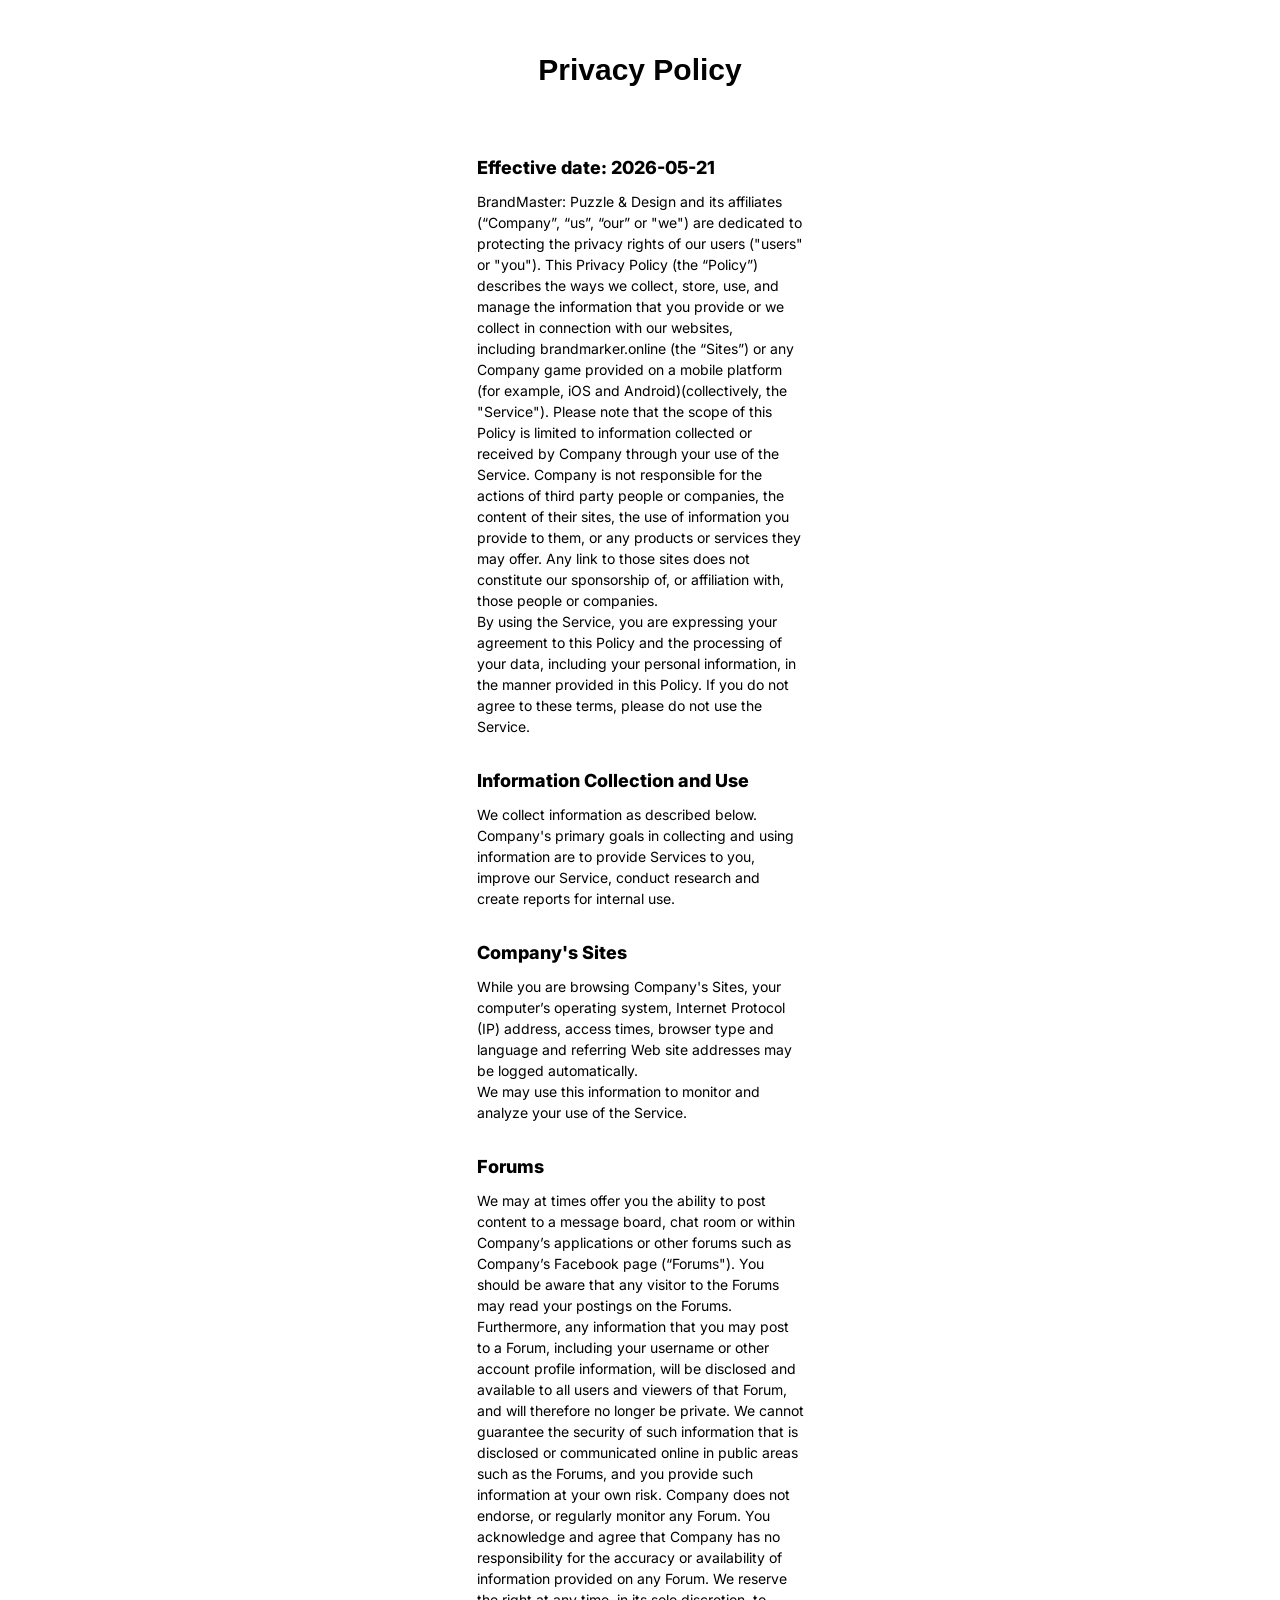
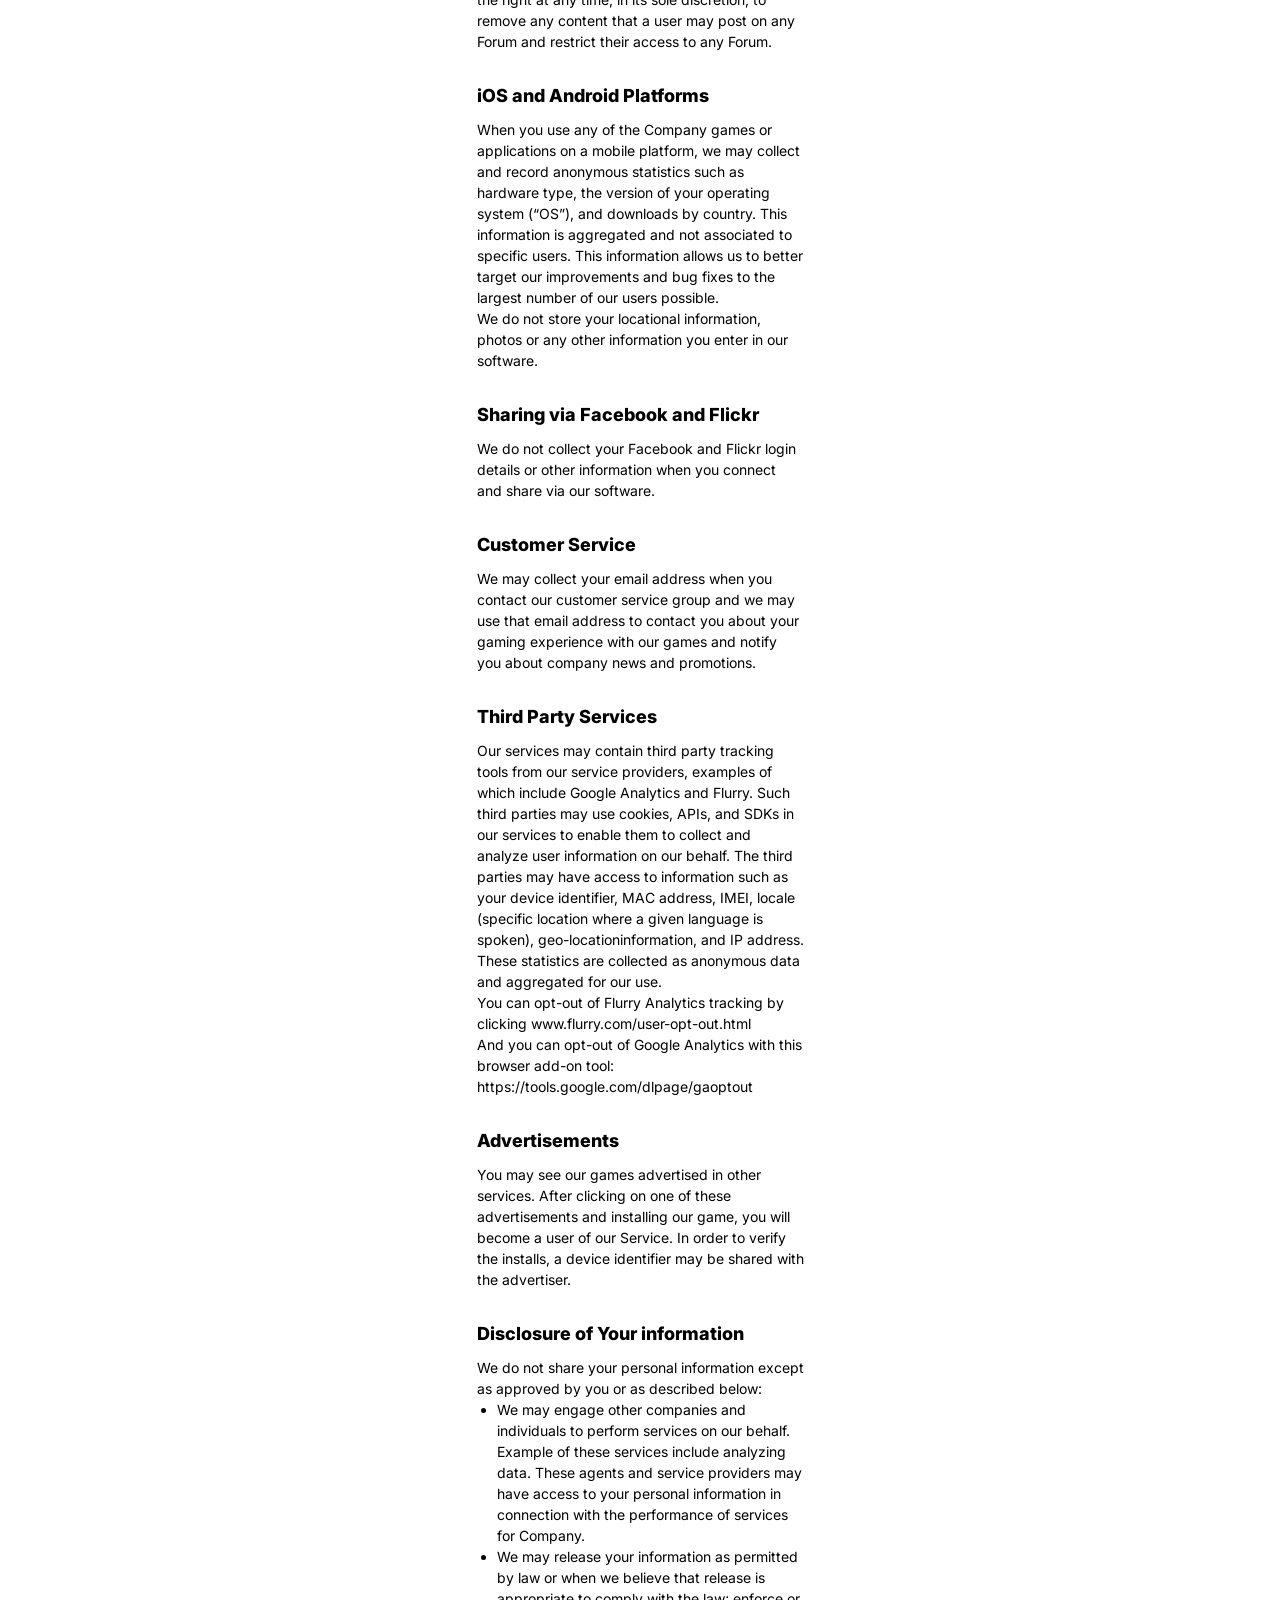
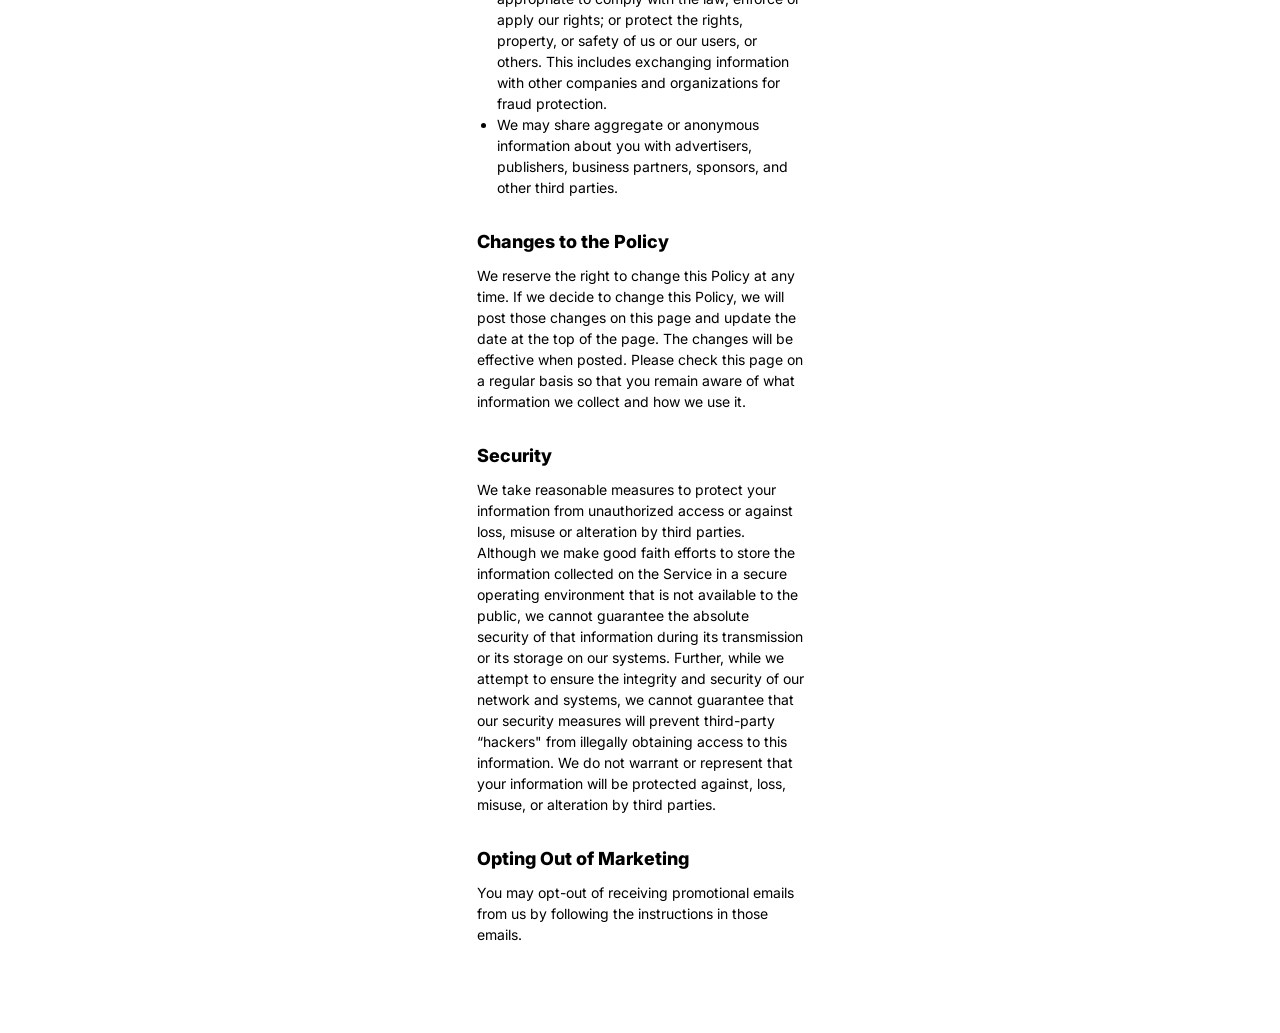
==== commit 38b4c439: "Finish" ====
--- a/src/privacy-policy.html
+++ b/src/privacy-policy.html
@@ -188,9 +188,7 @@
               do not warrant or represent that your information will be
               protected against, loss, misuse, or alteration by third parties.
             </p>
-            <h2 class="scpg_sub-title">Marketing</h2>
-            <p></p>
-            <h2 class="scpg_sub-title"></h2>
+            <h2 class="scpg_sub-title">Opting Out of Marketing</h2>
             <p>
               You may opt-out of receiving promotional emails from us by
               following the instructions in those emails.
